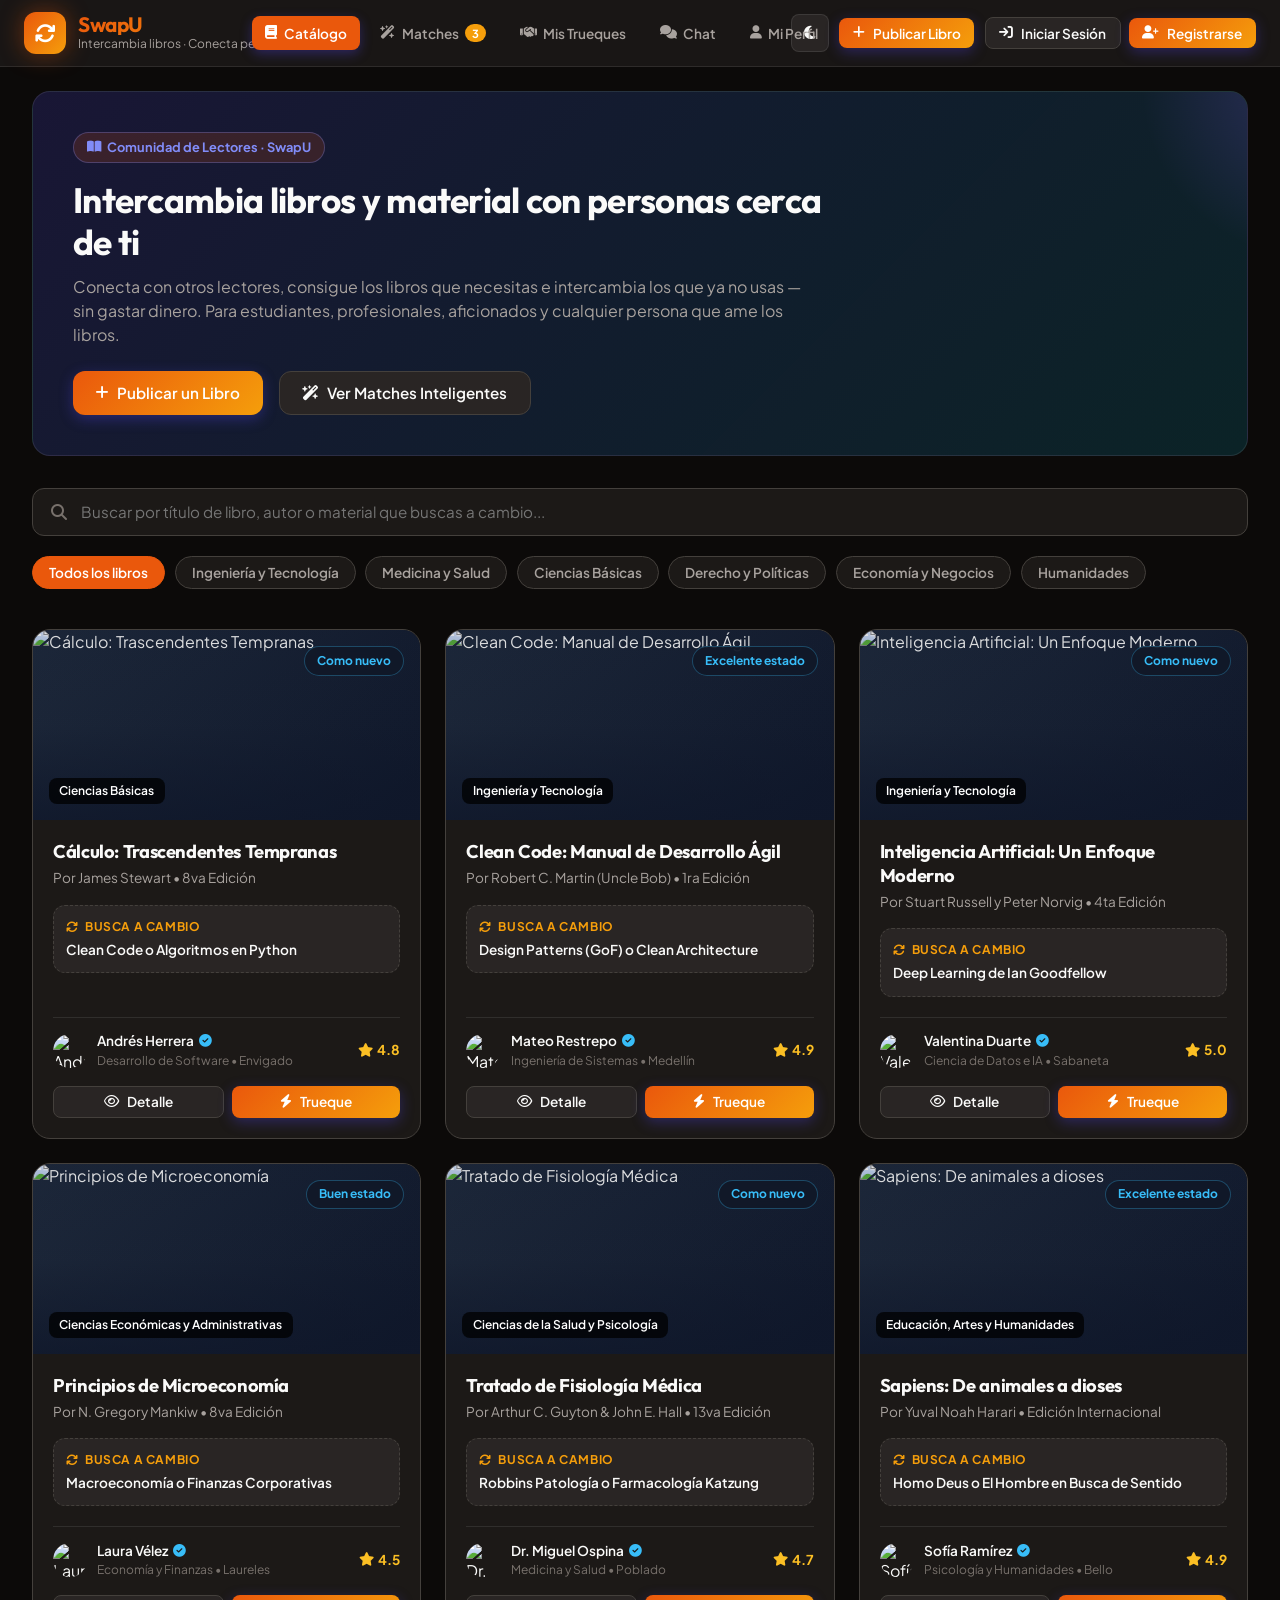
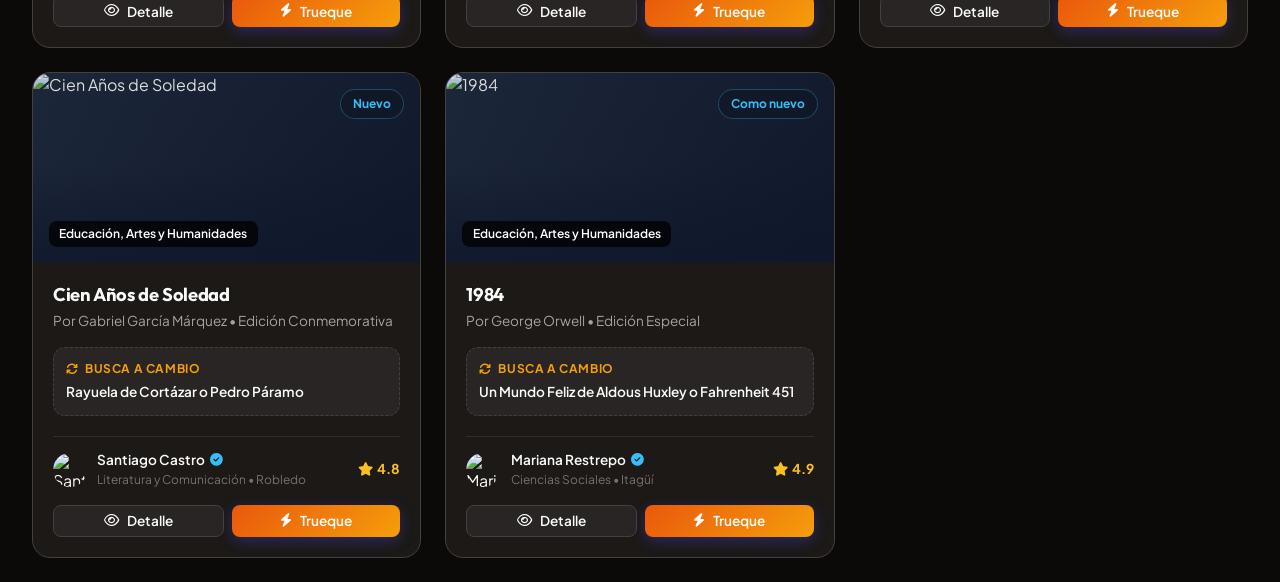
==== frontend/index.html @ 6564c10e "Se agrego el frontend con la interfaz de la aplicacion para los estudiantes" ====
<!DOCTYPE html>
<html lang="es" data-theme="dark">
<head>
    <meta charset="UTF-8">
    <meta name="viewport" content="width=device-width, initial-scale=1.0">
    <title>SwapU • Intercambio de Libros y Material</title>
    <meta name="description" content="SwapU: plataforma de intercambio solidario de libros y material entre personas de toda Colombia. Matching inteligente, sin dinero, comunidad colaborativa.">

    <!-- Google Fonts -->
    <link rel="preconnect" href="https://fonts.googleapis.com">
    <link rel="preconnect" href="https://fonts.gstatic.com" crossorigin>
    <link href="https://fonts.googleapis.com/css2?family=Outfit:wght@400;500;600;700;800&family=Plus+Jakarta+Sans:wght@400;500;600;700&display=swap" rel="stylesheet">

    <!-- Font Awesome Icons -->
    <link rel="stylesheet" href="https://cdnjs.cloudflare.com/ajax/libs/font-awesome/6.5.1/css/all.min.css">

    <!-- Main Stylesheet -->
    <link rel="stylesheet" href="css/style.css?v=2.3">
</head>
<body>

    <!-- ======================================================================
         Header & Navigation (Desktop & Tablet)
         ====================================================================== -->
    <header class="app-header">
        <div class="header-container">
            <!-- Brand Logo -->
            <div class="brand-wrapper" onclick="app.navigateTo('catalog')">
                <div class="brand-icon">
                    <i class="fa-solid fa-arrows-rotate"></i>
                </div>
                <div class="brand-info">
                    <h1>SwapU</h1>
                    <span>Intercambia libros · Conecta personas</span>
                </div>
            </div>

            <!-- Desktop Nav Links -->
            <nav class="nav-links">
                <button class="nav-item active" data-nav="catalog" id="nav-btn-catalog">
                    <i class="fa-solid fa-book"></i> Catálogo
                </button>
                <button class="nav-item" data-nav="matches" id="nav-btn-matches">
                    <i class="fa-solid fa-wand-magic-sparkles"></i> Matches
                    <span class="nav-badge" id="matches-badge">3</span>
                </button>
                <button class="nav-item" data-nav="trades" id="nav-btn-trades">
                    <i class="fa-solid fa-handshake"></i> Mis Trueques
                </button>
                <button class="nav-item" data-nav="chat" id="nav-btn-chat">
                    <i class="fa-solid fa-comments"></i> Chat
                    <span class="nav-badge" id="chat-badge" style="display: none;">0</span>
                </button>
                <button class="nav-item" data-nav="profile" id="nav-btn-profile">
                    <i class="fa-solid fa-user"></i> Mi Perfil
                </button>
                <button class="nav-item" data-nav="admin" id="nav-admin-btn" style="display: none; color: #f87171;">
                    <i class="fa-solid fa-shield-halved"></i> Panel Admin
                </button>
            </nav>

            <!-- Header Actions -->
            <div class="header-actions">
                <!-- Theme Toggle -->
                <button class="btn-icon" id="theme-toggle-btn" title="Cambiar tema">
                    <i class="fa-solid fa-moon" id="theme-toggle-icon"></i>
                </button>

                <!-- Post Book Button -->
                <button class="btn btn-primary btn-sm" onclick="app.openPublishBookModal()" id="btn-header-publish">
                    <i class="fa-solid fa-plus"></i> Publicar Libro
                </button>

                <!-- Guest Actions (Cuando no hay sesión iniciada) -->
                <div id="header-guest-box" style="display: flex; gap: 0.5rem; align-items: center;">
                    <button class="btn btn-secondary btn-sm" onclick="app.openLoginModal()" id="btn-guest-login">
                        <i class="fa-solid fa-arrow-right-to-bracket"></i> Iniciar Sesión
                    </button>
                    <button class="btn btn-primary btn-sm" onclick="app.openRegisterModal()" id="btn-guest-register">
                        <i class="fa-solid fa-user-plus"></i> Registrarse
                    </button>
                </div>

                <!-- User Profile Pill (Cuando la sesión está activa) -->
                <div id="header-user-box" style="display: none; align-items: center; gap: 0.6rem;">
                    <div class="user-profile-btn" onclick="app.navigateTo('profile')" id="btn-header-user">
                        <img src="" class="user-avatar-mini" id="header-user-avatar" alt="Avatar">
                        <span class="user-name-mini" id="header-user-name">Usuario</span>
                        <span class="status-badge confirmado" style="padding: 0.1rem 0.4rem; font-size: 0.68rem;" id="header-user-role">MIEMBRO</span>
                    </div>
                    <button class="btn-icon" onclick="app.logout()" title="Cerrar Sesión" style="width: 36px; height: 36px; color: var(--danger);">
                        <i class="fa-solid fa-arrow-right-from-bracket"></i>
                    </button>
                </div>
            </div>
        </div>
    </header>

    <!-- ======================================================================
         Main Views Container
         ====================================================================== -->
    <main class="main-content">

        <!-- ------------------------------------------------------------------
             VISTA 1: Catálogo de Libros y Material Académico
             ------------------------------------------------------------------ -->
        <section id="view-catalog" class="view-section active">
            <!-- Hero Banner -->
            <div class="hero-banner">
                <div class="hero-content">
                    <div class="hero-badge">
                        <i class="fa-solid fa-book-open"></i> Comunidad de Lectores · SwapU
                    </div>
                    <h2 class="hero-title">Intercambia libros y material con personas cerca de ti</h2>
                    <p class="hero-subtitle">Conecta con otros lectores, consigue los libros que necesitas e intercambia los que ya no usas — sin gastar dinero. Para estudiantes, profesionales, aficionados y cualquier persona que ame los libros.</p>
                    <div class="hero-actions">
                        <button class="btn btn-primary" onclick="app.openModal('publish-book-modal')">
                            <i class="fa-solid fa-plus"></i> Publicar un Libro
                        </button>
                        <button class="btn btn-secondary" onclick="app.navigateTo('matches')">
                            <i class="fa-solid fa-wand-magic-sparkles"></i> Ver Matches Inteligentes
                        </button>
                    </div>
                </div>
            </div>


            <!-- Toolbar con Búsqueda y Píldoras de Categorías -->
            <div class="catalog-toolbar">
                <div class="search-box">
                    <i class="fa-solid fa-magnifying-glass"></i>
                    <input type="text" id="book-search-input" class="search-input" placeholder="Buscar por título de libro, autor o material que buscas a cambio...">
                </div>

                <div class="category-pills">
                    <button class="category-pill active" data-category="all">Todos los libros</button>
                    <button class="category-pill" data-category="1">Ingeniería y Tecnología</button>
                    <button class="category-pill" data-category="2">Medicina y Salud</button>
                    <button class="category-pill" data-category="3">Ciencias Básicas</button>
                    <button class="category-pill" data-category="4">Derecho y Políticas</button>
                    <button class="category-pill" data-category="5">Economía y Negocios</button>
                    <button class="category-pill" data-category="6">Humanidades</button>
                </div>
            </div>

            <!-- Grid de Libros -->
            <div class="books-grid" id="books-grid">
                <!-- Renderizado dinámico desde app.js -->
            </div>
        </section>

        <!-- ------------------------------------------------------------------
             VISTA 2: Matches Inteligentes y Porcentajes
             ------------------------------------------------------------------ -->
        <section id="view-matches" class="view-section">
            <div style="margin-bottom: 2rem;">
                <h2>Coincidencias y Matches Inteligentes</h2>
                <p style="color: var(--text-secondary); margin-top: 0.35rem;">
                    Nuestro algoritmo correlaciona automáticamente los libros que tienes disponibles con los materiales que otras personas están buscando en tu zona.
                </p>
            </div>

            <div class="matches-container" id="matches-list">
                <!-- Renderizado dinámico con medidor de porcentaje circular -->
            </div>
        </section>

        <!-- ------------------------------------------------------------------
             VISTA 3: Propuestas y Seguimiento de Trueques
             ------------------------------------------------------------------ -->
        <section id="view-trades" class="view-section">
            <div style="display: flex; justify-content: space-between; align-items: center; margin-bottom: 1.5rem; flex-wrap: wrap; gap: 1rem;">
                <div>
                    <h2>Gestor de Intercambios</h2>
                    <p style="color: var(--text-secondary);">Supervisa el estado de tus propuestas, coordina entregas y califica a las personas con quienes intercambiaste.</p>
                </div>
                <button class="btn btn-primary btn-sm" onclick="app.navigateTo('catalog')">
                    <i class="fa-solid fa-magnifying-glass"></i> Explorar más libros
                </button>
            </div>

            <!-- Filtros de Estado -->
            <div class="trade-tabs">
                <button class="trade-tab active" data-trade-status="todos">Todos</button>
                <button class="trade-tab" data-trade-status="propuesto">Propuestos 🟡</button>
                <button class="trade-tab" data-trade-status="confirmado">Confirmados 🔵</button>
                <button class="trade-tab" data-trade-status="completado">Completados 🟢</button>
                <button class="trade-tab" data-trade-status="rechazado">Rechazados 🔴</button>
            </div>

            <!-- Listado de Trueques -->
            <div id="trades-list">
                <!-- Renderizado dinámico -->
            </div>
        </section>

        <!-- ------------------------------------------------------------------
             VISTA 4: Chat Asociado al Intercambio
             ------------------------------------------------------------------ -->
        <section id="view-chat" class="view-section">
            <div style="margin-bottom: 1.5rem;">
                <h2>Chat de Intercambio</h2>
                <p style="color: var(--text-secondary);">Comunícate en tiempo real con la persona con quien realizas el trueque para acordar lugar y hora de entrega.</p>
            </div>

            <div class="chat-container">
                <!-- Barra lateral de intercambios -->
                <div class="chat-sidebar" id="chat-sidebar">
                    <div class="chat-sidebar-header" style="display: flex; justify-content: space-between; align-items: center;">
                        <h4 style="font-size: 0.95rem;">Tus Trueques Activos</h4>
                        <button class="btn-icon chat-mobile-toggle" onclick="app.toggleChatSidebar()" style="display: none; width: 32px; height: 32px;" title="Cerrar lista">
                            <i class="fa-solid fa-xmark"></i>
                        </button>
                    </div>
                    <div class="chat-list" id="chat-conversation-list">
                        <!-- Renderizado dinámico -->
                    </div>
                </div>

                <!-- Ventana principal de chat -->
                <div class="chat-main">
                    <div class="chat-main-header">
                        <div style="display: flex; align-items: center; gap: 0.75rem; min-width: 0;">
                            <button class="btn-icon chat-mobile-toggle" onclick="app.toggleChatSidebar()" title="Ver conversaciones" style="display: none; width: 34px; height: 34px; flex-shrink: 0;">
                                <i class="fa-solid fa-bars"></i>
                            </button>
                            <div style="min-width: 0;">
                                <div style="display: flex; align-items: center; gap: 0.5rem;">
                                    <h3 id="chat-partner-name" style="font-size: 1.05rem; line-height: 1.2; white-space: nowrap; overflow: hidden; text-overflow: ellipsis; margin: 0;">Compañero</h3>
                                    <span id="chat-partner-presence" class="chat-presence offline">
                                        <span class="presence-dot"></span>
                                        <span class="presence-text">Desconectado</span>
                                    </span>
                                </div>
                                <span id="chat-trade-details" style="font-size: 0.76rem; color: var(--text-secondary); white-space: nowrap; overflow: hidden; text-overflow: ellipsis; display: block; margin-top: 2px;">Cargando trueque...</span>
                            </div>
                        </div>
                        <div style="display: flex; align-items: center; gap: 0.5rem; flex-shrink: 0;">
                            <button class="btn btn-secondary btn-sm" onclick="app.navigateTo('trades')">
                                <i class="fa-solid fa-clipboard-check"></i> <span class="hide-mobile">Ver Estado</span>
                            </button>
                        </div>
                    </div>

                    <!-- Aviso de Chat Bloqueado hasta que el trueque esté en curso -->
                    <div id="chat-lock-banner" class="chat-locked-notice" style="display: none;">
                        <div class="chat-locked-icon">
                            <i class="fa-solid fa-lock"></i>
                        </div>
                        <div>
                            <strong style="color: var(--primary); display: block; font-size: 0.95rem;">Chat No Disponible Todavía</strong>
                            <span style="font-size: 0.85rem; color: var(--text-secondary);">
                                Este canal de comunicación se activará automáticamente cuando la otra persona <strong>confirme y acepte</strong> la propuesta y el trueque pase a estado <strong>"EN CURSO"</strong>.
                            </span>
                        </div>
                    </div>

                    <!-- Mensajes -->
                    <div class="chat-messages" id="chat-messages-body">
                        <!-- Mensajes cargados por app.js -->
                    </div>

                    <!-- Indicador de escritura en tiempo real P2P -->
                    <div id="chat-typing-indicator" class="chat-typing-wrapper" style="display: none;">
                        <div class="chat-typing-bubble">
                            <span class="typing-dot"></span>
                            <span class="typing-dot"></span>
                            <span class="typing-dot"></span>
                        </div>
                        <span id="chat-typing-text" class="chat-typing-text">Compañero está escribiendo...</span>
                    </div>

                    <!-- Sugerencias de respuestas rápidas de campus -->
                    <div class="chat-quick-replies" id="chat-quick-replies-area">
                        <button class="quick-reply-chip">¿Nos vemos en la Biblioteca San Benito?</button>
                        <button class="quick-reply-chip">¿A qué hora te queda bien hoy en el campus?</button>
                        <button class="quick-reply-chip">Ya estoy en la plazoleta central.</button>
                        <button class="quick-reply-chip">El libro está en excelente estado.</button>
                    </div>

                    <!-- Caja de Envío -->
                    <div class="chat-input-area" id="chat-input-container">
                        <input type="text" id="chat-input" class="chat-input" placeholder="Escribe un mensaje para coordinar la entrega...">
                        <button class="btn btn-primary" id="chat-send-btn" style="border-radius: var(--radius-full); width: 44px; height: 44px; padding: 0;">
                            <i class="fa-solid fa-paper-plane"></i>
                        </button>
                    </div>
                </div>
            </div>

        </section>

        <!-- ------------------------------------------------------------------
             VISTA 5: Perfil con Verificación y Reputación
             ------------------------------------------------------------------ -->
        <section id="view-profile" class="view-section">
            <div class="profile-card">
                <div class="profile-cover"></div>
                <div class="profile-header-content">
                    <img src="" id="prof-avatar-img" class="profile-avatar-large" alt="Avatar">
                    <div class="profile-main-meta">
                        <h2 class="profile-name">
                            <span id="prof-name">Cargando...</span>
                            <i class="fa-solid fa-circle-check verified-badge" title="Estudiante Verificado ✓"></i>
                        </h2>
                        <p style="color: var(--text-secondary); margin-top: 0.2rem;">
                            <i class="fa-solid fa-briefcase" style="color: var(--primary); margin-right: 0.3rem;"></i>
                            <span id="prof-carrera">Profesión / Carrera</span> • <span id="prof-univ">Organización</span>
                        </p>
                        <p style="color: var(--text-muted); font-size: 0.85rem; margin-top: 0.2rem;">
                            <i class="fa-regular fa-envelope" style="margin-right: 0.3rem;"></i> <span id="prof-email">email@universidad.edu</span>
                            <span style="margin: 0 0.5rem;">•</span>
                            <i class="fa-brands fa-whatsapp" style="color: #25d366; margin-right: 0.3rem;"></i> <span id="prof-tel">+57 ...</span>
                        </p>
                    </div>
                    <div>
                        <button class="btn btn-secondary btn-sm" onclick="app.openEditProfile()">
                            <i class="fa-solid fa-pen"></i> Editar Perfil
                        </button>
                    </div>
                </div>

                <div class="profile-stats-grid">
                    <div class="profile-stat-box">
                        <div class="stat-value" id="prof-stat-trades">14</div>
                        <div class="stat-label">Trueques Completados</div>
                    </div>
                    <div class="profile-stat-box">
                        <div class="stat-value" id="prof-stat-rating" style="color: #fbbf24;">4.9 ★</div>
                        <div class="stat-label">Reputación Académica</div>
                    </div>
                    <div class="profile-stat-box">
                        <div class="stat-value" style="color: var(--success);">100%</div>
                        <div class="stat-label">Tasa de Confiabilidad</div>
                    </div>
                    <div class="profile-stat-box">
                        <div class="stat-value" style="color: var(--secondary);">Verificado</div>
                        <div class="stat-label">Estado de Comunidad</div>
                    </div>
                </div>
            </div>

            <!-- Resumen de Reputación y Reseñas Recibidas -->
            <div style="display: grid; grid-template-columns: repeat(auto-fit, minmax(320px, 1fr)); gap: 1.5rem; margin-bottom: 2rem;">
                <div>
                    <h3 style="margin-bottom: 1rem;">Mis Publicaciones Activas</h3>
                    <div id="prof-my-books">
                        <!-- Publicaciones propias -->
                    </div>
                </div>

                <div>
                    <h3 style="margin-bottom: 1rem;">Reseñas de Compañeros</h3>
                    <div class="reviews-list" id="prof-reviews-list">
                        <!-- Reseñas -->
                    </div>
                </div>
            </div>
        </section>

        <!-- ------------------------------------------------------------------
             VISTA 6: Panel de Administración (Acceso Restringido)
             ------------------------------------------------------------------ -->
        <section id="view-admin" class="view-section">
            <!-- Pantalla de Acceso Denegado (si no es admin) -->
            <div id="admin-restricted-view" class="admin-restricted-notice" style="display: none;">
                <i class="fa-solid fa-lock" style="font-size: 3rem; color: var(--danger); margin-bottom: 1rem;"></i>
                <h3>Acceso Restringido al Panel de Administración</h3>
                <p style="color: var(--text-secondary); margin: 0.75rem 0 1.5rem 0;">
                    Solo los usuarios con rol de <strong>Administrador</strong> tienen permisos para gestionar usuarios, roles y monitorizar la infraestructura.
                </p>
                <button class="btn btn-primary" onclick="app.loginAsAdmin()">
                    <i class="fa-solid fa-key"></i> Iniciar sesión como Administrador (Demo)
                </button>
            </div>

            <!-- Contenido del Panel Admin (Visible solo para rol admin) -->
            <div id="admin-content-view">
                <div class="admin-header">
                    <div>
                        <h2>Administración y moderación</h2>
                        <p style="color: var(--text-secondary);">Supervisión de usuarios universitarios, auditoría y salud del backend FastAPI.</p>
                    </div>
                    <div id="admin-backend-status">
                        <!-- Health badge -->
                    </div>
                </div>

                <div id="admin-management-content">
                <!-- KPIs -->
                <div class="admin-kpi-grid">
                    <div class="kpi-card">
                        <div class="kpi-icon" style="background: var(--primary-light); color: var(--primary);">
                            <i class="fa-solid fa-users"></i>
                        </div>
                        <div>
                            <div style="font-size: 1.6rem; font-weight: 800;">148</div>
                            <div style="font-size: 0.8rem; color: var(--text-secondary);">Estudiantes Registrados</div>
                        </div>
                    </div>
                    <div class="kpi-card">
                        <div class="kpi-icon" style="background: var(--warning-light); color: var(--warning);">
                            <i class="fa-solid fa-book-bookmark"></i>
                        </div>
                        <div>
                            <div style="font-size: 1.6rem; font-weight: 800;">86</div>
                            <div style="font-size: 0.8rem; color: var(--text-secondary);">Libros en Oferta</div>
                        </div>
                    </div>
                    <div class="kpi-card">
                        <div class="kpi-icon" style="background: var(--success-light); color: var(--success);">
                            <i class="fa-solid fa-handshake"></i>
                        </div>
                        <div>
                            <div style="font-size: 1.6rem; font-weight: 800;">64</div>
                            <div style="font-size: 0.8rem; color: var(--text-secondary);">Trueques Exitosos</div>
                        </div>
                    </div>
                    <div class="kpi-card">
                        <div class="kpi-icon" style="background: rgba(139, 92, 246, 0.12); color: var(--accent);">
                            <i class="fa-solid fa-star"></i>
                        </div>
                        <div>
                            <div style="font-size: 1.6rem; font-weight: 800;">4.92 ★</div>
                            <div style="font-size: 0.8rem; color: var(--text-secondary);">Reputación Global</div>
                        </div>
                    </div>
                </div>

                <!-- Tabla de Gestión de Usuarios -->
                <h3 style="margin-bottom: 1rem;">Directorio de Estudiantes y Roles</h3>
                <div class="table-responsive">
                    <table class="admin-table">
                        <thead>
                            <tr>
                                <th>ID</th>
                                <th>Estudiante / Correo</th>
                                <th>Carrera</th>
                                <th>Rol Asignado</th>
                                <th>Estado</th>
                                <th>Acción Administrativa</th>
                            </tr>
                        </thead>
                        <tbody id="admin-users-table-body">
                            <!-- Filas dinámicas -->
                        </tbody>
                    </table>
                </div>
                </div>

                <h3 style="margin: 2rem 0 1rem;">Verificación de libros pendientes</h3>
                <div id="admin-book-verification-queue" style="display:grid; gap:1rem;">
                    <p style="color:var(--text-muted);">Cargando evidencias...</p>
                </div>
            </div>
        </section>

    </main>

    <!-- ======================================================================
         Mobile Bottom Navigation Bar
         ====================================================================== -->
    <div class="mobile-bottom-bar">
        <div class="mobile-nav-items">
            <button class="mobile-nav-item active" data-nav="catalog">
                <i class="fa-solid fa-book"></i>
                <span>Libros</span>
            </button>
            <button class="mobile-nav-item" data-nav="matches">
                <i class="fa-solid fa-wand-magic-sparkles"></i>
                <span>Matches</span>
            </button>
            <button class="mobile-nav-item" data-nav="trades">
                <i class="fa-solid fa-handshake"></i>
                <span>Trueques</span>
            </button>
            <button class="mobile-nav-item" data-nav="chat">
                <i class="fa-solid fa-comments"></i>
                <span>Chat</span>
            </button>
            <button class="mobile-nav-item" data-nav="profile">
                <i class="fa-solid fa-user"></i>
                <span>Perfil</span>
            </button>
        </div>
    </div>

    <!-- ======================================================================
         MODALES
         ====================================================================== -->

    <!-- Modal 1: Iniciar Sesión -->
    <div class="modal-backdrop" id="login-modal">
        <div class="modal-box">
            <div class="modal-header">
                <div style="display: flex; align-items: center; gap: 0.6rem;">
                    <i class="fa-solid fa-arrow-right-to-bracket" style="color: var(--primary); font-size: 1.25rem;"></i>
                    <h3 style="margin: 0; font-size: 1.2rem; font-weight: 700;">Iniciar Sesión</h3>
                </div>
                <button class="btn-icon" onclick="app.closeModal('login-modal')"><i class="fa-solid fa-xmark"></i></button>
            </div>

            <div class="modal-body">
                <!-- Social Login Buttons -->
                <div style="text-align: center; margin-bottom: 0.75rem;">
                    <span style="font-size: 0.85rem; color: var(--text-secondary); font-weight: 600;">Ingreso rápido con redes sociales:</span>
                </div>
                <div class="social-buttons-grid">
                    <button class="social-btn google" onclick="app.socialLogin('google')" id="btn-login-google">
                        <i class="fa-brands fa-google"></i> Google / Gmail
                    </button>
                    <button class="social-btn facebook" onclick="app.socialLogin('facebook')" id="btn-login-fb">
                        <i class="fa-brands fa-facebook-f"></i> Facebook
                    </button>
                </div>

                <div style="display: flex; align-items: center; gap: 1rem; margin-bottom: 1.25rem;">
                    <hr style="flex: 1; border: none; border-top: 1px solid var(--border-light);">
                    <span style="font-size: 0.8rem; color: var(--text-muted);">o con correo electrónico</span>
                    <hr style="flex: 1; border: none; border-top: 1px solid var(--border-light);">
                </div>

                <!-- Formulario de Login -->
                <form id="auth-form-login" onsubmit="event.preventDefault(); app.submitLogin();">
                    <div class="form-group">
                        <label class="form-label">Correo electrónico:</label>
                        <input type="email" id="login-email" class="form-control" placeholder="tu.correo@ejemplo.com" required autocomplete="email">
                    </div>
                    <div class="form-group">
                        <label class="form-label">Contraseña:</label>
                        <input type="password" id="login-password" class="form-control" placeholder="••••••••" required autocomplete="current-password">
                    </div>
                    <button type="submit" class="btn btn-primary" style="width: 100%;">
                        <i class="fa-solid fa-arrow-right-to-bracket"></i> Iniciar Sesión
                    </button>
                </form>

                <div style="text-align: center; margin-top: 1.25rem; font-size: 0.875rem; color: var(--text-secondary);">
                    ¿No tienes una cuenta aún? 
                    <a href="javascript:void(0)" onclick="app.switchToRegister()" style="color: var(--primary); font-weight: 600; text-decoration: underline;">Regístrate aquí</a>
                </div>
            </div>
        </div>
    </div>

    <!-- Modal 1B: Registrarse -->
    <div class="modal-backdrop" id="register-modal">
        <div class="modal-box">
            <div class="modal-header">
                <div style="display: flex; align-items: center; gap: 0.6rem;">
                    <i class="fa-solid fa-user-plus" style="color: var(--primary); font-size: 1.25rem;"></i>
                    <h3 style="margin: 0; font-size: 1.2rem; font-weight: 700;">Crear Cuenta en SwapU</h3>
                </div>
                <button class="btn-icon" onclick="app.closeModal('register-modal')"><i class="fa-solid fa-xmark"></i></button>
            </div>

            <div class="modal-body">
                <!-- Social Login Buttons -->
                <div style="text-align: center; margin-bottom: 0.75rem;">
                    <span style="font-size: 0.85rem; color: var(--text-secondary); font-weight: 600;">Registro rápido con redes sociales:</span>
                </div>
                <div class="social-buttons-grid">
                    <button class="social-btn google" onclick="app.socialLogin('google')" id="btn-reg-google">
                        <i class="fa-brands fa-google"></i> Google / Gmail
                    </button>
                    <button class="social-btn facebook" onclick="app.socialLogin('facebook')" id="btn-reg-fb">
                        <i class="fa-brands fa-facebook-f"></i> Facebook
                    </button>
                </div>

                <div style="display: flex; align-items: center; gap: 1rem; margin-bottom: 1.25rem;">
                    <hr style="flex: 1; border: none; border-top: 1px solid var(--border-light);">
                    <span style="font-size: 0.8rem; color: var(--text-muted);">o completa tus datos</span>
                    <hr style="flex: 1; border: none; border-top: 1px solid var(--border-light);">
                </div>

                <!-- Formulario de Registro -->
                <form id="auth-form-register" onsubmit="event.preventDefault(); app.submitRegister();">
                    <div class="form-group">
                        <label class="form-label">Nombre completo:</label>
                        <input type="text" id="reg-name" class="form-control" placeholder="Ej. Juan Pérez" required autocomplete="name">
                    </div>
                    <div class="form-group">
                        <label class="form-label">Correo electrónico:</label>
                        <input type="email" id="reg-email" class="form-control" placeholder="juan.perez@ejemplo.com" required autocomplete="email">
                    </div>
                    <div class="form-group">
                        <label class="form-label">Contraseña:</label>
                        <input type="password" id="reg-password" class="form-control" placeholder="Mínimo 6 caracteres" required autocomplete="new-password">
                    </div>
                    <div class="form-group">
                        <label class="form-label">Teléfono o WhatsApp de contacto (opcional):</label>
                        <input type="text" id="reg-tel" class="form-control" placeholder="+57 300 123 4567" autocomplete="tel">
                    </div>
                    <button type="submit" class="btn btn-primary" style="width: 100%;">
                        <i class="fa-solid fa-user-plus"></i> Crear Cuenta
                    </button>
                </form>

                <div style="text-align: center; margin-top: 1.25rem; font-size: 0.875rem; color: var(--text-secondary);">
                    ¿Ya tienes una cuenta? 
                    <a href="javascript:void(0)" onclick="app.switchToLogin()" style="color: var(--primary); font-weight: 600; text-decoration: underline;">Inicia sesión aquí</a>
                </div>
            </div>
        </div>
    </div>

    <!-- Modal 2: Publicar Libro -->
    <div class="modal-backdrop" id="publish-book-modal">
        <div class="modal-box">
            <div class="modal-header">
                <h3>Publicar Libro para Intercambio</h3>
                <button class="btn-icon" onclick="app.closeModal('publish-book-modal')"><i class="fa-solid fa-xmark"></i></button>
            </div>
            <div class="modal-body">
                <form onsubmit="event.preventDefault(); app.submitNewBook();">
                    <div class="form-group">
                        <label class="form-label">Título del libro o material:</label>
                        <input type="text" id="new-book-titulo" class="form-control" placeholder="Ej. Física Universitaria Vol. 1" required>
                    </div>
                    <div class="form-group">
                        <label class="form-label">Autor(es):</label>
                        <input type="text" id="new-book-autor" class="form-control" placeholder="Ej. Sears & Zemansky">
                    </div>
                    <div style="display: grid; grid-template-columns: 1fr 1fr; gap: 1rem;">
                        <div class="form-group">
                            <label class="form-label">Categoría:</label>
                            <select id="new-book-categoria" class="form-control">
                                <option value="1">Ingeniería y Tecnología</option>
                                <option value="2">Medicina y Salud</option>
                                <option value="3" selected>Ciencias Básicas</option>
                                <option value="4">Derecho y Políticas</option>
                                <option value="5">Economía y Negocios</option>
                                <option value="6">Humanidades</option>
                            </select>
                        </div>
                        <div class="form-group">
                            <label class="form-label">Estado del ejemplar:</label>
                            <select id="new-book-estado" class="form-control">
                                <option value="Nuevo">Nuevo (sellado)</option>
                                <option value="Como nuevo" selected>Como nuevo</option>
                                <option value="Buen estado">Buen estado</option>
                                <option value="Aceptable">Aceptable</option>
                            </select>
                        </div>
                    </div>
                    <div style="display: grid; grid-template-columns: 1fr 1fr; gap: 1rem;">
                        <div class="form-group">
                            <label class="form-label">ISBN (Opcional):</label>
                            <input type="text" id="new-book-isbn" class="form-control" placeholder="978-...">
                        </div>
                        <div class="form-group">
                            <label class="form-label">Edición:</label>
                            <input type="text" id="new-book-edicion" class="form-control" placeholder="Ej. 13va Edición">
                        </div>
                    </div>
                    <div class="form-group">
                        <label class="form-label" style="color: var(--warning);">¿Qué libro o material buscas a cambio? (*):</label>
                        <input type="text" id="new-book-buscado" class="form-control" placeholder="Ej. Álgebra Lineal de Grossman o libro afín" required>
                    </div>
                    <div class="form-group">
                        <label class="form-label">Descripción adicional o notas:</label>
                        <textarea id="new-book-descripcion" class="form-control" rows="3" placeholder="Indica si tiene subrayados, forro o anotaciones útiles..."></textarea>
                    </div>
                    <button type="submit" class="btn btn-primary" style="width: 100%;">
                        <i class="fa-solid fa-cloud-arrow-up"></i> Publicar en el Catálogo
                    </button>
                </form>
            </div>
        </div>
    </div>

    <!-- Modal: Verificación fotográfica -->
    <!-- Modal: Verificación fotográfica con IA -->
    <div class="modal-backdrop" id="book-verification-modal">
        <div class="modal-box" style="max-width: 520px;">
            <div class="modal-header">
                <div style="display: flex; align-items: center; gap: 0.6rem;">
                    <i class="fa-solid fa-brain" style="color: var(--primary); font-size: 1.25rem;"></i>
                    <h3 style="margin: 0;">Verificación con Red Neuronal</h3>
                </div>
                <button class="btn-icon" onclick="app.closeModal('book-verification-modal')"><i class="fa-solid fa-xmark"></i></button>
            </div>
            <div class="modal-body">
                <!-- Fase 1: Formulario y Código -->
                <div id="book-verification-form-container">
                    <p id="book-verification-instructions" style="color: var(--text-secondary); font-size: 0.9rem; line-height: 1.5;"></p>
                    
                    <div style="margin: 1.2rem 0; padding: 1.2rem; text-align: center; background: linear-gradient(135deg, rgba(99, 102, 241, 0.1), rgba(168, 85, 247, 0.1)); border: 2px dashed var(--primary); border-radius: var(--radius-md);">
                        <span style="display:block; color:var(--text-muted); font-size:.82rem; margin-bottom: 0.35rem; font-weight: 500;">
                            <i class="fa-solid fa-pen"></i> Escribe este código en una hoja junto al libro:
                        </span>
                        <strong id="book-verification-code" style="font-size: 2.2rem; letter-spacing: .35rem; color: var(--primary); font-family: monospace;"></strong>
                        <span style="display:block; color: #a5b4fc; font-size: .75rem; margin-top: 0.35rem;">
                            La Red Neuronal y el OCR validarán el libro y este código
                        </span>
                    </div>

                    <form id="book-verification-form" onsubmit="event.preventDefault(); app.submitBookVerification();">
                        <input type="hidden" id="book-verification-publication-id">
                        <input type="hidden" id="book-verification-id">
                        <div class="form-group">
                            <label class="form-label" style="font-weight: 600;">
                                <i class="fa-solid fa-camera"></i> Foto de portada con el código escrito al lado:
                            </label>
                            <input type="file" id="book-verification-cover" class="form-control" accept="image/jpeg,image/png,image/webp" required>
                        </div>
                        <div class="form-group">
                            <label class="form-label" style="font-weight: 600;">
                                <i class="fa-solid fa-barcode"></i> Foto de página legal / ISBN con el código al lado:
                            </label>
                            <input type="file" id="book-verification-isbn" class="form-control" accept="image/jpeg,image/png,image/webp" required>
                        </div>
                        <button type="submit" id="book-verification-submit-btn" class="btn btn-primary" style="width: 100%; margin-top: 0.5rem; display: flex; align-items: center; justify-content: center; gap: 0.6rem;">
                            <i class="fa-solid fa-microchip"></i> Verificar con Red Neuronal
                        </button>
                    </form>
                    <p style="color:var(--text-muted); font-size:.78rem; margin-top:1rem; line-height: 1.4;">
                        <i class="fa-solid fa-shield-halved"></i> Fotos privadas protegidas. MobileNetV3 clasificará la imagen y EasyOCR autenticará el código sin intervención humana.
                    </p>
                </div>

                <!-- Fase 2: Progreso de Análisis con IA -->
                <div id="book-verification-ai-status" style="display: none; text-align: center; padding: 2rem 1rem;">
                    <div style="width: 60px; height: 60px; margin: 0 auto 1.5rem auto; border: 4px solid rgba(99,102,241,0.2); border-top-color: var(--primary); border-radius: 50%; animation: spin 1s linear infinite;"></div>
                    <h4 style="font-size: 1.15rem; margin-bottom: 0.5rem; color: var(--text-primary);">Ejecutando Red Neuronal...</h4>
                    <p style="color: var(--text-secondary); font-size: 0.88rem; max-width: 380px; margin: 0 auto;" id="ai-loading-step">
                        1. Clasificando estructura del libro con MobileNetV3...
                    </p>
                </div>

                <!-- Fase 3: Resultado de la Verificación con IA -->
                <div id="book-verification-ai-result" style="display: none; padding: 0.5rem 0;"></div>
            </div>
        </div>
    </div>

    <div class="modal-backdrop" id="review-book-photos-modal">
        <div class="modal-box" style="max-width:900px;">
            <div class="modal-header">
                <h3>Fotos privadas del libro</h3>
                <button class="btn-icon" onclick="app.closeVerificationPhotos()"><i class="fa-solid fa-xmark"></i></button>
            </div>
            <div class="modal-body" style="display:grid;grid-template-columns:repeat(auto-fit,minmax(240px,1fr));gap:1rem;">
                <figure><figcaption>Portada</figcaption><img id="review-book-cover-photo" alt="Portada del libro" style="width:100%;height:auto;"></figure>
                <figure><figcaption>Página legal / ISBN</figcaption><img id="review-book-isbn-photo" alt="Página legal con ISBN" style="width:100%;height:auto;"></figure>
            </div>
        </div>
    </div>

    <!-- Modal 3: Detalle de Libro -->
    <div class="modal-backdrop" id="book-detail-modal">
        <div class="modal-box">
            <div class="modal-header">
                <h3>Detalle de la Publicación</h3>
                <button class="btn-icon" onclick="app.closeModal('book-detail-modal')"><i class="fa-solid fa-xmark"></i></button>
            </div>
            <div class="modal-body" id="book-detail-content">
                <!-- Contenido dinámico -->
            </div>
        </div>
    </div>

    <!-- Modal 4: Proponer Trueque -->
    <div class="modal-backdrop" id="propose-trade-modal">
        <div class="modal-box">
            <div class="modal-header">
                <h3>Proponer Intercambio de Libros</h3>
                <button class="btn-icon" onclick="app.closeModal('propose-trade-modal')"><i class="fa-solid fa-xmark"></i></button>
            </div>
            <div class="modal-body">
                <form onsubmit="event.preventDefault(); app.submitTradeProposal();">
                    <input type="hidden" id="trade-prop-user-id">
                    <input type="hidden" id="trade-prop-publicacion-destino-id">
                    <div class="form-group">
                        <label class="form-label">Estudiante destinatario:</label>
                        <input type="text" id="trade-prop-user-recibe" class="form-control" readonly style="opacity: 0.8;">
                    </div>
                    <div class="form-group">
                        <label class="form-label">Libro que deseas recibir:</label>
                        <input type="text" id="trade-prop-book-recibe" class="form-control" readonly style="opacity: 0.8; font-weight: 700;">
                    </div>
                    <div class="form-group">
                        <label class="form-label" style="color: var(--primary);">Publicación tuya que ofreces a cambio (*):</label>
                        <select id="trade-prop-book-propone" class="form-control" required></select>
                    </div>
                    <p style="color: var(--text-secondary); margin-bottom: 1rem;">
                        Podrás coordinar el punto de encuentro con la otra persona desde la conversación.
                    </p>
                    <button type="submit" class="btn btn-primary" style="width: 100%;">
                        <i class="fa-solid fa-paper-plane"></i> Enviar Propuesta de Trueque
                    </button>
                </form>
            </div>
        </div>
    </div>

    <!-- Modal 5: Calificar Trueque -->
    <div class="modal-backdrop" id="rate-trade-modal">
        <div class="modal-box">
            <div class="modal-header">
                <h3>Calificar Intercambio Post-Trueque</h3>
                <button class="btn-icon" onclick="app.closeModal('rate-trade-modal')"><i class="fa-solid fa-xmark"></i></button>
            </div>
            <div class="modal-body">
                <p style="color: var(--text-secondary); margin-bottom: 1.5rem; text-align: center;">
                    Tu valoración fomenta la confianza y fortalece la reputación comunitaria entre estudiantes.
                </p>
                <div style="display: flex; justify-content: center; gap: 0.75rem; font-size: 2.2rem; margin-bottom: 1.5rem; cursor: pointer;">
                    <i class="fa-solid fa-star star-select-btn" data-star-val="1"></i>
                    <i class="fa-solid fa-star star-select-btn" data-star-val="2"></i>
                    <i class="fa-solid fa-star star-select-btn" data-star-val="3"></i>
                    <i class="fa-solid fa-star star-select-btn" data-star-val="4"></i>
                    <i class="fa-solid fa-star star-select-btn" data-star-val="5"></i>
                </div>
                <div class="form-group">
                    <label class="form-label">Reseña o comentario sobre el intercambio:</label>
                    <textarea id="rate-review-text" class="form-control" rows="3" placeholder="Ej. Muy puntual, el libro estaba tal como se describió en la publicación..."></textarea>
                </div>
                <button class="btn btn-primary" onclick="app.submitTradeRating()" style="width: 100%;">
                    <i class="fa-solid fa-check"></i> Registrar Calificación
                </button>
            </div>
        </div>
    </div>

    <!-- Modal 6: Editar Perfil -->
    <div class="modal-backdrop" id="edit-profile-modal">
        <div class="modal-box">
            <div class="modal-header">
                <h3>Editar Información del Perfil</h3>
                <button class="btn-icon" onclick="app.closeModal('edit-profile-modal')"><i class="fa-solid fa-xmark"></i></button>
            </div>
            <div class="modal-body">
                <form onsubmit="event.preventDefault(); app.submitEditProfile();">
                    <div class="form-group">
                        <label class="form-label">Nombre completo:</label>
                        <input type="text" id="edit-prof-name" class="form-control" required>
                    </div>
                    <div class="form-group">
                        <label class="form-label">Ocupación o Profesión (opcional):</label>
                        <input type="text" id="edit-prof-carrera" class="form-control" placeholder="Ej. Diseñador, Ingeniero, Estudiante...">
                    </div>
                    <div class="form-group">
                        <label class="form-label">Ciudad o Ubicación (opcional):</label>
                        <input type="text" id="edit-prof-univ" class="form-control" placeholder="Ej. Medellín, Envigado, Bello...">
                    </div>
                    <div class="form-group">
                        <label class="form-label">Teléfono / WhatsApp de contacto:</label>
                        <input type="text" id="edit-prof-tel" class="form-control">
                    </div>
                    <button type="submit" class="btn btn-primary" style="width: 100%;">
                        <i class="fa-solid fa-floppy-disk"></i> Guardar Cambios
                    </button>
                </form>
            </div>
        </div>
    </div>

    <!-- Toast Notifications Container -->
    <div class="toast-container" id="toast-container"></div>

    <!-- Scripts -->
    <script src="js/mockData.js?v=2.4"></script>
    <script src="js/api.js?v=2.4"></script>
    <script src="js/app.js?v=2.4"></script>
</body>
</html>
---- frontend/css/style.css ----
/* ==========================================================================
   Plataforma de Trueque Estudiantil - Universidad de San Buenaventura Medellín
   Identidad Visual Institucional Bonaventuriana (Naranja San Buenaventura & Carbón)
   ========================================================================== */

:root {
    /* Paleta Institucional Universidad de San Buenaventura Medellín */
    --primary: #ea580c;           /* Naranja Oficial San Buenaventura */
    --primary-hover: #c2410c;     /* Naranja Profundo Bonaventuriano */
    --primary-light: rgba(234, 88, 12, 0.16);
    --secondary: #292524;         /* Carbón Franciscano */
    --secondary-hover: #1c1917;
    --accent: #f59e0b;            /* Dorado / Ámbar Franciscano */
    --accent-light: rgba(245, 158, 11, 0.15);
    
    --success: #10b981;
    --success-light: rgba(16, 185, 129, 0.12);
    --warning: #f59e0b;
    --warning-light: rgba(245, 158, 11, 0.14);
    --danger: #ef4444;
    --danger-light: rgba(239, 68, 68, 0.12);
    --info: #0284c7;

    /* Theme Tokens - Dark Mode Bonaventuriano (Default) */
    --bg-main: #0c0a09;
    --bg-surface: #1c1917;
    --bg-surface-elevated: #292524;
    --bg-glass: rgba(28, 25, 23, 0.88);
    --border-color: #44403c;
    --border-light: rgba(255, 255, 255, 0.09);

    --text-primary: #fafaf9;
    --text-secondary: #a8a29e;
    --text-muted: #78716c;
    --text-inverse: #1c1917;

    /* Shadows */
    --shadow-sm: 0 1px 2px 0 rgba(0, 0, 0, 0.35);
    --shadow-md: 0 4px 6px -1px rgba(0, 0, 0, 0.4), 0 2px 4px -1px rgba(0, 0, 0, 0.3);
    --shadow-lg: 0 10px 15px -3px rgba(0, 0, 0, 0.5), 0 4px 6px -2px rgba(0, 0, 0, 0.35);
    --shadow-glow: 0 0 25px rgba(234, 88, 12, 0.4);

    /* Radii */
    --radius-sm: 8px;
    --radius-md: 12px;
    --radius-lg: 18px;
    --radius-full: 9999px;

    /* Transitions */
    --transition: all 0.25s cubic-bezier(0.4, 0, 0.2, 1);
}

[data-theme="light"] {
    --bg-main: #fafaf9;
    --bg-surface: #ffffff;
    --bg-surface-elevated: #f5f5f4;
    --bg-glass: rgba(255, 255, 255, 0.92);
    --border-color: #e7e5e4;
    --border-light: rgba(0, 0, 0, 0.08);

    --text-primary: #1c1917;
    --text-secondary: #57534e;
    --text-muted: #a8a29e;
    --text-inverse: #fafaf9;

    --shadow-sm: 0 1px 3px rgba(0, 0, 0, 0.08);
    --shadow-md: 0 4px 6px -1px rgba(0, 0, 0, 0.08);
    --shadow-lg: 0 10px 25px -5px rgba(0, 0, 0, 0.1);
    --shadow-glow: 0 0 20px rgba(234, 88, 12, 0.2);
}


/* ==========================================================================
   Reset & Base Typography
   ========================================================================== */

* {
    margin: 0;
    padding: 0;
    box-sizing: border-box;
    font-family: 'Plus Jakarta Sans', system-ui, -apple-system, sans-serif;
}

body {
    background-color: var(--bg-main);
    color: var(--text-primary);
    min-height: 100vh;
    display: flex;
    flex-direction: column;
    overflow-x: hidden;
    line-height: 1.5;
    -webkit-font-smoothing: antialiased;
}

h1, h2, h3, h4, h5, h6 {
    font-family: 'Outfit', sans-serif;
    font-weight: 700;
    letter-spacing: -0.02em;
    color: var(--text-primary);
}

a {
    color: inherit;
    text-decoration: none;
}

button, input, select, textarea {
    font-family: inherit;
    font-size: 0.95rem;
}

/* ==========================================================================
   Header & Navigation
   ========================================================================== */

.app-header {
    position: sticky;
    top: 0;
    z-index: 100;
    background: var(--bg-glass);
    backdrop-filter: blur(12px);
    -webkit-backdrop-filter: blur(12px);
    border-bottom: 1px solid var(--border-light);
    transition: var(--transition);
}

.header-container {
    max-width: 1400px;
    margin: 0 auto;
    padding: 0.75rem clamp(1rem, 2.5vw, 1.5rem);
    display: flex;
    align-items: center;
    justify-content: space-between;
    gap: 1rem;
    min-width: 0;
}

.brand-wrapper {
    display: flex;
    align-items: center;
    gap: 0.75rem;
    cursor: pointer;
}

.brand-icon {
    width: 42px;
    height: 42px;
    border-radius: var(--radius-md);
    background: linear-gradient(135deg, var(--primary), var(--accent));
    display: flex;
    align-items: center;
    justify-content: center;
    color: white;
    font-size: 1.3rem;
    box-shadow: var(--shadow-glow);
}

.brand-info h1 {
    font-size: 1.3rem;
    line-height: 1.1;
    background: linear-gradient(135deg, var(--primary), var(--accent));
    -webkit-background-clip: text;
    -webkit-text-fill-color: transparent;
    white-space: nowrap;
}

.brand-info span {
    font-size: 0.75rem;
    color: var(--text-secondary);
    display: block;
}

/* Navigation Links (Desktop) */
.nav-links {
    display: flex;
    align-items: center;
    gap: 0.4rem;
    flex: 1;
    justify-content: center;
    min-width: 0;
    flex-wrap: nowrap;
}

.nav-item {
    display: flex;
    align-items: center;
    gap: 0.4rem;
    padding: 0.55rem 0.85rem;
    border-radius: var(--radius-sm);
    color: var(--text-secondary);
    font-weight: 600;
    font-size: 0.85rem;
    background: transparent;
    border: none;
    cursor: pointer;
    transition: var(--transition);
    position: relative;
    white-space: nowrap;
}

.nav-item:hover {
    color: var(--text-primary);
    background: var(--bg-surface-elevated);
}

.nav-item.active {
    color: white;
    background: var(--primary);
    box-shadow: 0 4px 12px rgba(79, 70, 229, 0.35);
}

.nav-badge {
    background: var(--accent);
    color: white;
    font-size: 0.7rem;
    padding: 0.15rem 0.45rem;
    border-radius: var(--radius-full);
    font-weight: 700;
}

/* Header Actions */
.header-actions {
    display: flex;
    align-items: center;
    gap: 0.65rem;
    flex-shrink: 0;
}

.btn-icon {
    width: 38px;
    height: 38px;
    border-radius: var(--radius-sm);
    border: 1px solid var(--border-light);
    background: var(--bg-surface-elevated);
    color: var(--text-primary);
    display: flex;
    align-items: center;
    justify-content: center;
    cursor: pointer;
    transition: var(--transition);
}

.btn-icon:hover {
    border-color: var(--primary);
    color: var(--primary);
    transform: translateY(-2px);
}

.user-profile-btn {
    display: flex;
    align-items: center;
    gap: 0.65rem;
    padding: 0.4rem 0.75rem;
    background: var(--bg-surface-elevated);
    border: 1px solid var(--border-light);
    border-radius: var(--radius-full);
    cursor: pointer;
    transition: var(--transition);
}

.user-profile-btn:hover {
    border-color: var(--primary);
}

.user-avatar-mini {
    width: 32px;
    height: 32px;
    border-radius: var(--radius-full);
    object-fit: cover;
    border: 2px solid var(--primary);
}

.user-name-mini {
    font-size: 0.85rem;
    font-weight: 600;
    max-width: 100px;
    overflow: hidden;
    text-overflow: ellipsis;
    white-space: nowrap;
}

/* ==========================================================================
   Layout & Container
   ========================================================================== */

.main-content {
    flex: 1;
    width: 100%;
    max-width: 1400px;
    margin: 0 auto;
    padding: 1.5rem clamp(1rem, 3vw, 2rem);
    overflow-x: hidden;
}

.view-section {
    display: none;
    animation: fadeIn 0.3s ease-in-out;
}

.view-section.active {
    display: block;
}

/* El chat necesita flex para que el layout funcione correctamente */
#view-chat.active {
    display: flex;
    flex-direction: column;
    height: calc(100vh - 200px);
    min-height: 520px;
}

#view-chat .chat-container {
    flex: 1;
    min-height: 0;
    height: auto;
}

@keyframes fadeIn {
    from { opacity: 0; transform: translateY(6px); }
    to { opacity: 1; transform: translateY(0); }
}

/* ==========================================================================
   Hero Banner & Stats
   ========================================================================== */

.hero-banner {
    position: relative;
    background: linear-gradient(135deg, rgba(79, 70, 229, 0.2) 0%, rgba(6, 182, 212, 0.15) 100%);
    border: 1px solid var(--border-light);
    border-radius: var(--radius-lg);
    padding: 2.5rem;
    margin-bottom: 2rem;
    overflow: hidden;
}

.hero-banner::before {
    content: '';
    position: absolute;
    top: -50%;
    right: -20%;
    width: 350px;
    height: 350px;
    background: radial-gradient(circle, rgba(139, 92, 246, 0.25) 0%, transparent 70%);
    pointer-events: none;
}

.hero-content {
    max-width: 750px;
    position: relative;
    z-index: 2;
}

.hero-badge {
    display: inline-flex;
    align-items: center;
    gap: 0.4rem;
    padding: 0.3rem 0.8rem;
    border-radius: var(--radius-full);
    background: var(--primary-light);
    color: #818cf8;
    font-size: 0.8rem;
    font-weight: 700;
    margin-bottom: 1rem;
    border: 1px solid rgba(129, 140, 248, 0.3);
}

.hero-title {
    font-size: 2.2rem;
    line-height: 1.2;
    margin-bottom: 0.75rem;
}

.hero-subtitle {
    font-size: 1rem;
    color: var(--text-secondary);
    margin-bottom: 1.5rem;
}

.hero-actions {
    display: flex;
    flex-wrap: wrap;
    gap: 1rem;
}

/* ==========================================================================
   Buttons & Interactive Elements
   ========================================================================== */

.btn {
    display: inline-flex;
    align-items: center;
    justify-content: center;
    gap: 0.5rem;
    padding: 0.7rem 1.4rem;
    border-radius: var(--radius-md);
    font-weight: 600;
    cursor: pointer;
    transition: var(--transition);
    border: none;
    font-size: 0.95rem;
}

.btn-primary {
    background: linear-gradient(135deg, var(--primary), var(--accent));
    color: white;
    box-shadow: 0 4px 14px rgba(79, 70, 229, 0.35);
}

.btn-primary:hover {
    box-shadow: 0 6px 20px rgba(79, 70, 229, 0.5);
    transform: translateY(-2px);
}

.btn-secondary {
    background: var(--bg-surface-elevated);
    color: var(--text-primary);
    border: 1px solid var(--border-color);
}

.btn-secondary:hover {
    background: var(--border-color);
    transform: translateY(-2px);
}

.btn-success {
    background: var(--success);
    color: white;
}

.btn-danger {
    background: var(--danger);
    color: white;
}

.btn-sm {
    padding: 0.4rem 0.85rem;
    font-size: 0.85rem;
    border-radius: var(--radius-sm);
}

/* ==========================================================================
   Filters & Search Toolbar
   ========================================================================== */

.catalog-toolbar {
    display: flex;
    flex-direction: column;
    gap: 1.25rem;
    margin-bottom: 2rem;
}

.search-box {
    position: relative;
    width: 100%;
}

.search-box i {
    position: absolute;
    left: 1.2rem;
    top: 50%;
    transform: translateY(-50%);
    color: var(--text-muted);
}

.search-input {
    width: 100%;
    padding: 0.85rem 1rem 0.85rem 3rem;
    background: var(--bg-surface);
    border: 1px solid var(--border-color);
    border-radius: var(--radius-md);
    color: var(--text-primary);
    transition: var(--transition);
}

.search-input:focus {
    outline: none;
    border-color: var(--primary);
    box-shadow: 0 0 0 3px rgba(79, 70, 229, 0.2);
}

.category-pills {
    display: flex;
    align-items: center;
    gap: 0.6rem;
    overflow-x: auto;
    padding-bottom: 0.5rem;
    scrollbar-width: thin;
}

.category-pill {
    padding: 0.45rem 1rem;
    border-radius: var(--radius-full);
    background: var(--bg-surface);
    border: 1px solid var(--border-color);
    color: var(--text-secondary);
    font-size: 0.85rem;
    font-weight: 600;
    cursor: pointer;
    white-space: nowrap;
    transition: var(--transition);
}

.category-pill:hover {
    color: var(--text-primary);
    border-color: var(--primary);
}

.category-pill.active {
    background: var(--primary);
    color: white;
    border-color: var(--primary);
}

/* ==========================================================================
   Book Cards Grid
   ========================================================================== */

.books-grid {
    display: grid;
    grid-template-columns: repeat(auto-fill, minmax(min(100%, 300px), 1fr));
    gap: 1.5rem;
}

.book-card {
    background: var(--bg-surface);
    border: 1px solid var(--border-color);
    border-radius: var(--radius-lg);
    overflow: hidden;
    display: flex;
    flex-direction: column;
    transition: var(--transition);
    position: relative;
}

.book-card:hover {
    transform: translateY(-4px);
    border-color: rgba(79, 70, 229, 0.4);
    box-shadow: var(--shadow-lg);
}

.book-card-header {
    height: 190px;
    position: relative;
    overflow: hidden;
    background: linear-gradient(135deg, #1e293b 0%, #0f172a 100%);
}

.book-card-header::after {
    content: '';
    position: absolute;
    inset: 0;
    background: linear-gradient(180deg, rgba(15, 23, 42, 0.15) 0%, rgba(15, 23, 42, 0.05) 50%, rgba(15, 23, 42, 0.75) 100%);
    pointer-events: none;
    z-index: 1;
}

.book-cover-img {
    width: 100%;
    height: 100%;
    object-fit: cover;
    display: block;
    transition: transform 0.4s ease;
}

.book-card:hover .book-cover-img {
    transform: scale(1.05);
}

.book-condition-badge {
    position: absolute;
    top: 1rem;
    right: 1rem;
    padding: 0.3rem 0.75rem;
    border-radius: var(--radius-full);
    font-size: 0.75rem;
    font-weight: 700;
    background: rgba(17, 24, 39, 0.85);
    backdrop-filter: blur(8px);
    color: #38bdf8;
    border: 1px solid rgba(56, 189, 248, 0.3);
    z-index: 2;
}

.book-category-tag {
    position: absolute;
    bottom: 1rem;
    left: 1rem;
    padding: 0.25rem 0.65rem;
    border-radius: var(--radius-sm);
    background: rgba(0, 0, 0, 0.75);
    backdrop-filter: blur(6px);
    color: white;
    font-size: 0.75rem;
    font-weight: 600;
    z-index: 2;
}

.book-card-body {
    padding: 1.25rem;
    flex: 1;
    display: flex;
    flex-direction: column;
}

.book-title {
    font-size: 1.15rem;
    margin-bottom: 0.25rem;
    color: var(--text-primary);
    line-height: 1.3;
}

.book-author {
    font-size: 0.85rem;
    color: var(--text-secondary);
    margin-bottom: 1rem;
}

/* Looking For Box */
.looking-for-box {
    background: var(--bg-surface-elevated);
    border: 1px dashed var(--border-color);
    border-radius: var(--radius-md);
    padding: 0.75rem;
    margin-bottom: 1.25rem;
}

.looking-for-header {
    display: flex;
    align-items: center;
    gap: 0.4rem;
    font-size: 0.75rem;
    font-weight: 700;
    color: var(--warning);
    text-transform: uppercase;
    letter-spacing: 0.05em;
    margin-bottom: 0.25rem;
}

.looking-for-text {
    font-size: 0.85rem;
    color: var(--text-primary);
    font-weight: 600;
}

/* Student Owner Row */
.book-owner-row {
    display: flex;
    align-items: center;
    justify-content: space-between;
    padding-top: 0.85rem;
    border-top: 1px solid var(--border-light);
    margin-top: auto;
}

.owner-info {
    display: flex;
    align-items: center;
    gap: 0.65rem;
}

.owner-avatar {
    width: 34px;
    height: 34px;
    border-radius: var(--radius-full);
    object-fit: cover;
}

.owner-details {
    display: flex;
    flex-direction: column;
}

.owner-name {
    font-size: 0.85rem;
    font-weight: 600;
    display: flex;
    align-items: center;
    gap: 0.3rem;
}

.verified-badge {
    color: #38bdf8;
    font-size: 0.8rem;
}

.owner-univ {
    font-size: 0.75rem;
    color: var(--text-muted);
}

.owner-rating {
    display: flex;
    align-items: center;
    gap: 0.25rem;
    font-size: 0.85rem;
    font-weight: 700;
    color: #fbbf24;
}

.book-card-actions {
    display: flex;
    gap: 0.5rem;
    margin-top: 1rem;
}

.book-card-actions .btn {
    flex: 1;
}

/* ==========================================================================
   Matches Section with Circular Percentage Meter
   ========================================================================== */

.matches-container {
    display: flex;
    flex-direction: column;
    gap: 1.5rem;
}

.match-card {
    background: var(--bg-surface);
    border: 1px solid var(--border-color);
    border-radius: var(--radius-lg);
    padding: 1.5rem;
    display: flex;
    align-items: center;
    justify-content: space-between;
    gap: 1.5rem;
    transition: var(--transition);
}

.match-card:hover {
    border-color: var(--primary);
    box-shadow: var(--shadow-md);
}

.match-flow {
    display: flex;
    align-items: center;
    gap: 1.25rem;
    flex: 1;
}

.match-book-item {
    background: var(--bg-surface-elevated);
    border: 1px solid var(--border-light);
    border-radius: var(--radius-md);
    padding: 1rem;
    flex: 1;
}

.match-book-label {
    font-size: 0.75rem;
    font-weight: 700;
    text-transform: uppercase;
    color: var(--text-muted);
    margin-bottom: 0.25rem;
}

.match-book-title {
    font-weight: 700;
    font-size: 1rem;
    color: var(--text-primary);
    margin-bottom: 0.25rem;
}

.match-swap-icon {
    width: 44px;
    height: 44px;
    border-radius: var(--radius-full);
    background: var(--primary-light);
    color: var(--primary);
    display: flex;
    align-items: center;
    justify-content: center;
    font-size: 1.2rem;
    flex-shrink: 0;
}

/* Circular Percentage Meter */
.match-score-badge {
    display: flex;
    flex-direction: column;
    align-items: center;
    justify-content: center;
    width: 100px;
    flex-shrink: 0;
}

.circle-progress {
    position: relative;
    width: 72px;
    height: 72px;
}

.circle-progress svg {
    transform: rotate(-90deg);
}

.circle-bg {
    fill: none;
    stroke: var(--border-color);
    stroke-width: 6;
}

.circle-fill {
    fill: none;
    stroke: var(--success);
    stroke-width: 6;
    stroke-linecap: round;
    transition: stroke-dashoffset 0.8s ease;
}

.circle-text {
    position: absolute;
    top: 50%;
    left: 50%;
    transform: translate(-50%, -50%);
    font-weight: 800;
    font-size: 0.95rem;
    color: var(--text-primary);
}

.match-type-text {
    font-size: 0.75rem;
    color: var(--text-secondary);
    font-weight: 600;
    margin-top: 0.4rem;
    text-align: center;
}

/* ==========================================================================
   Trades Tracker (Propuestas y Seguimiento)
   ========================================================================== */

.trade-tabs {
    display: flex;
    gap: 0.5rem;
    margin-bottom: 1.5rem;
    border-bottom: 1px solid var(--border-color);
    padding-bottom: 0.75rem;
    overflow-x: auto;
}

.trade-tab {
    padding: 0.5rem 1rem;
    border-radius: var(--radius-sm);
    font-weight: 600;
    font-size: 0.9rem;
    background: transparent;
    border: none;
    color: var(--text-secondary);
    cursor: pointer;
    transition: var(--transition);
}

.trade-tab.active {
    color: white;
    background: var(--primary);
}

.trade-card {
    background: var(--bg-surface);
    border: 1px solid var(--border-color);
    border-radius: var(--radius-lg);
    padding: 1.5rem;
    margin-bottom: 1.25rem;
    transition: var(--transition);
}

.trade-card-header {
    display: flex;
    align-items: center;
    justify-content: space-between;
    margin-bottom: 1rem;
    padding-bottom: 0.75rem;
    border-bottom: 1px solid var(--border-light);
}

.trade-id {
    font-size: 0.85rem;
    color: var(--text-muted);
    font-family: monospace;
}

.status-badge {
    display: inline-flex;
    align-items: center;
    gap: 0.4rem;
    padding: 0.35rem 0.85rem;
    border-radius: var(--radius-full);
    font-size: 0.8rem;
    font-weight: 700;
    text-transform: capitalize;
}

.status-badge.propuesto {
    background: var(--warning-light);
    color: #fbbf24;
    border: 1px solid rgba(251, 191, 36, 0.3);
}

.status-badge.confirmado {
    background: rgba(59, 130, 246, 0.12);
    color: #60a5fa;
    border: 1px solid rgba(96, 165, 250, 0.3);
}

.status-badge.completado {
    background: var(--success-light);
    color: #34d399;
    border: 1px solid rgba(52, 211, 153, 0.3);
}

.status-badge.rechazado {
    background: var(--danger-light);
    color: #f87171;
    border: 1px solid rgba(248, 113, 113, 0.3);
}

.trade-body {
    display: flex;
    flex-wrap: wrap;
    align-items: center;
    justify-content: space-between;
    gap: 1rem;
    margin-bottom: 1.25rem;
}

.trade-party {
    flex: 1;
    min-width: 220px;
}

.trade-party-role {
    font-size: 0.75rem;
    color: var(--text-muted);
    font-weight: 700;
    text-transform: uppercase;
}

.trade-party-book {
    font-size: 1.05rem;
    font-weight: 700;
    color: var(--text-primary);
}

.trade-party-user {
    font-size: 0.85rem;
    color: var(--text-secondary);
}

.trade-actions {
    display: flex;
    flex-wrap: wrap;
    align-items: center;
    gap: 0.65rem;
    border-top: 1px solid var(--border-light);
    padding-top: 1rem;
}

/* ==========================================================================
   Chat Room (Intercambio Chat)
   ========================================================================== */

.chat-container {
    display: grid;
    grid-template-columns: 290px minmax(0, 1fr);
    background: var(--bg-surface);
    border: 1px solid var(--border-color);
    border-radius: var(--radius-lg);
    height: clamp(500px, calc(100vh - 230px), 760px);
    overflow: hidden;
    position: relative;
    box-shadow: var(--shadow-md);
}

.chat-sidebar {
    background: var(--bg-surface-elevated);
    border-right: 1px solid var(--border-color);
    display: flex;
    flex-direction: column;
    height: 100%;
    min-width: 0;
    min-height: 0;
    overflow: hidden;
    position: relative;
}

.chat-sidebar-header {
    padding: 0.9rem 1.25rem;
    border-bottom: 1px solid var(--border-light);
    flex-shrink: 0;
}

.chat-list {
    flex: 1 1 0%;
    min-height: 0;
    overflow-y: auto;
    overflow-x: hidden;
}

.chat-list-item {
    display: flex;
    align-items: center;
    gap: 0.85rem;
    padding: 0.9rem 1.15rem;
    border-bottom: 1px solid var(--border-light);
    cursor: pointer;
    transition: var(--transition);
}

.chat-list-item:hover, .chat-list-item.active {
    background: rgba(79, 70, 229, 0.1);
}

.chat-list-item.active {
    border-left: 3px solid var(--primary);
}

/* Estado bloqueado — trueque no confirmado aún */
.chat-list-item.chat-locked {
    cursor: not-allowed;
    opacity: 0.7;
}

.chat-list-item.chat-locked:hover {
    background: var(--warning-light);
}

/* Input deshabilitado */
.chat-input:disabled {
    opacity: 0.5;
    cursor: not-allowed;
    background: var(--bg-surface);
    border-style: dashed;
}

#chat-send-btn:disabled {
    opacity: 0.4;
    cursor: not-allowed;
}

.chat-main {
    display: flex;
    flex-direction: column;
    height: 100%;
    min-width: 0;
    min-height: 0;
    overflow: hidden;
    position: relative;
    background: var(--bg-surface);
}

.chat-main-header {
    padding: 0.85rem 1.25rem;
    border-bottom: 1px solid var(--border-light);
    display: flex;
    align-items: center;
    justify-content: space-between;
    background: var(--bg-surface);
    flex-shrink: 0;
    gap: 0.5rem;
    min-height: 60px;
}

.chat-messages {
    flex: 1 1 0%;
    min-height: 0;
    padding: 1.25rem;
    overflow-y: auto;
    overflow-x: hidden;
    display: flex;
    flex-direction: column;
    gap: 0.85rem;
    scroll-behavior: smooth;
}

.chat-bubble {
    max-width: min(80%, 540px);
    padding: 0.75rem 1.1rem;
    border-radius: var(--radius-md);
    font-size: 0.92rem;
    line-height: 1.4;
    position: relative;
    word-break: break-word;
    overflow-wrap: anywhere;
}

.chat-bubble.mine {
    align-self: flex-end;
    background: linear-gradient(135deg, var(--primary), var(--accent));
    color: white;
    border-bottom-right-radius: 4px;
}

.chat-bubble.theirs {
    align-self: flex-start;
    background: var(--bg-surface-elevated);
    color: var(--text-primary);
    border: 1px solid var(--border-color);
    border-bottom-left-radius: 4px;
}

.chat-time {
    font-size: 0.7rem;
    opacity: 0.75;
    margin-top: 0.3rem;
    text-align: right;
}

.chat-quick-replies {
    padding: 0.5rem 1.25rem;
    display: flex;
    gap: 0.5rem;
    overflow-x: auto;
    background: var(--bg-surface);
    border-top: 1px solid var(--border-light);
    flex-shrink: 0;
    max-width: 100%;
    scrollbar-width: thin;
}

.quick-reply-chip {
    padding: 0.35rem 0.75rem;
    border-radius: var(--radius-full);
    background: var(--bg-surface-elevated);
    border: 1px solid var(--border-color);
    font-size: 0.8rem;
    color: var(--text-secondary);
    cursor: pointer;
    white-space: nowrap;
    transition: var(--transition);
    flex-shrink: 0;
}

.quick-reply-chip:hover {
    color: var(--primary);
    border-color: var(--primary);
}

.chat-input-area {
    padding: 0.85rem 1.25rem;
    background: var(--bg-surface);
    border-top: 1px solid var(--border-light);
    display: flex;
    align-items: center;
    gap: 0.75rem;
    flex-shrink: 0;
}

.chat-input {
    flex: 1;
    padding: 0.8rem 1.2rem;
    border-radius: var(--radius-full);
    background: var(--bg-surface-elevated);
    border: 1px solid var(--border-color);
    color: var(--text-primary);
}

.chat-input:focus {
    outline: none;
    border-color: var(--primary);
}

.chat-input:disabled {
    background: var(--bg-surface);
    color: var(--text-muted);
    cursor: not-allowed;
    border-color: var(--border-light);
}

.btn:disabled, button:disabled {
    opacity: 0.5;
    cursor: not-allowed;
    pointer-events: none;
}

/* Chat Locked Notice */
.chat-locked-notice {
    margin: 1rem 1.5rem;
    padding: 1.25rem 1.5rem;
    border-radius: var(--radius-md);
    background: linear-gradient(135deg, rgba(234, 88, 12, 0.12), rgba(245, 158, 11, 0.15));
    border: 1px solid rgba(234, 88, 12, 0.4);
    display: flex;
    align-items: center;
    gap: 1rem;
    color: var(--text-primary);
}

.chat-locked-icon {
    width: 44px;
    height: 44px;
    border-radius: var(--radius-full);
    background: rgba(234, 88, 12, 0.2);
    color: var(--primary);
    display: flex;
    align-items: center;
    justify-content: center;
    font-size: 1.3rem;
    flex-shrink: 0;
}


/* ==========================================================================
   Student Profile View
   ========================================================================== */

.profile-card {
    background: var(--bg-surface);
    border: 1px solid var(--border-color);
    border-radius: var(--radius-lg);
    overflow: hidden;
    margin-bottom: 2rem;
}

.profile-cover {
    height: 160px;
    background: linear-gradient(135deg, #312e81 0%, #1e1b4b 100%);
    position: relative;
}

.profile-header-content {
    padding: 0 2rem 2rem 2rem;
    display: flex;
    flex-wrap: wrap;
    align-items: flex-end;
    justify-content: space-between;
    gap: 1.5rem;
    position: relative;
    top: -50px;
    margin-bottom: -30px;
}

.profile-avatar-large {
    width: 110px;
    height: 110px;
    border-radius: var(--radius-full);
    object-fit: cover;
    border: 4px solid var(--bg-surface);
    box-shadow: var(--shadow-lg);
}

.profile-main-meta {
    flex: 1;
    min-width: 250px;
    padding-top: 50px;
}

.profile-name {
    font-size: 1.6rem;
    display: flex;
    align-items: center;
    gap: 0.5rem;
}

.profile-stats-grid {
    display: grid;
    grid-template-columns: repeat(auto-fit, minmax(180px, 1fr));
    gap: 1rem;
    padding: 1.5rem 2rem;
    border-top: 1px solid var(--border-light);
    background: var(--bg-surface-elevated);
}

.profile-stat-box {
    text-align: center;
    padding: 0.75rem;
}

.stat-value {
    font-size: 1.7rem;
    font-weight: 800;
    color: var(--text-primary);
    font-family: 'Outfit', sans-serif;
}

.stat-label {
    font-size: 0.8rem;
    color: var(--text-secondary);
}

/* Reputation Detail Box */
.reputation-detail-box {
    background: var(--bg-surface);
    border: 1px solid var(--border-color);
    border-radius: var(--radius-lg);
    padding: 1.75rem;
    margin-bottom: 2rem;
    display: flex;
    flex-wrap: wrap;
    gap: 2rem;
    align-items: center;
}

.reputation-score-big {
    text-align: center;
    min-width: 140px;
}

.score-number {
    font-size: 3.5rem;
    font-weight: 900;
    line-height: 1;
    color: #fbbf24;
    font-family: 'Outfit', sans-serif;
}

.star-rating {
    color: #fbbf24;
    margin: 0.5rem 0;
    font-size: 1.1rem;
}

.reviews-list {
    display: flex;
    flex-direction: column;
    gap: 1rem;
}

.review-item {
    background: var(--bg-surface);
    border: 1px solid var(--border-color);
    border-radius: var(--radius-md);
    padding: 1.25rem;
}

/* ==========================================================================
   Admin Panel (Restricted Access)
   ========================================================================== */

.admin-header {
    display: flex;
    align-items: center;
    justify-content: space-between;
    margin-bottom: 2rem;
    padding-bottom: 1rem;
    border-bottom: 1px solid var(--border-color);
}

.admin-restricted-notice {
    background: var(--danger-light);
    border: 1px solid rgba(239, 68, 68, 0.3);
    border-radius: var(--radius-md);
    padding: 1.5rem;
    text-align: center;
    margin: 3rem auto;
    max-width: 550px;
}

.admin-kpi-grid {
    display: grid;
    grid-template-columns: repeat(auto-fit, minmax(220px, 1fr));
    gap: 1.25rem;
    margin-bottom: 2rem;
}

.kpi-card {
    background: var(--bg-surface);
    border: 1px solid var(--border-color);
    border-radius: var(--radius-lg);
    padding: 1.5rem;
    display: flex;
    align-items: center;
    gap: 1rem;
}

.kpi-icon {
    width: 52px;
    height: 52px;
    border-radius: var(--radius-md);
    display: flex;
    align-items: center;
    justify-content: center;
    font-size: 1.5rem;
}

.table-responsive {
    overflow-x: auto;
    background: var(--bg-surface);
    border: 1px solid var(--border-color);
    border-radius: var(--radius-lg);
}

.admin-table {
    width: 100%;
    border-collapse: collapse;
    text-align: left;
}

.admin-table th {
    background: var(--bg-surface-elevated);
    padding: 1rem;
    font-size: 0.8rem;
    text-transform: uppercase;
    color: var(--text-muted);
    font-weight: 700;
}

.admin-table td {
    padding: 1rem;
    border-top: 1px solid var(--border-light);
    font-size: 0.9rem;
}

/* ==========================================================================
   Modals & Popups
   ========================================================================== */

.modal-backdrop {
    position: fixed;
    top: 0;
    left: 0;
    width: 100vw;
    height: 100vh;
    background: rgba(0, 0, 0, 0.7);
    backdrop-filter: blur(8px);
    z-index: 1000;
    display: none;
    align-items: center;
    justify-content: center;
    padding: 1rem;
}

.modal-backdrop.active {
    display: flex;
}

.modal-box {
    background: var(--bg-surface);
    border: 1px solid var(--border-color);
    border-radius: var(--radius-lg);
    width: 100%;
    max-width: 500px;
    max-height: min(90vh, 720px);
    display: flex;
    flex-direction: column;
    overflow: hidden;
    box-shadow: var(--shadow-lg);
    animation: modalIn 0.3s ease;
}

@keyframes modalIn {
    from { opacity: 0; transform: scale(0.95); }
    to { opacity: 1; transform: scale(1); }
}

.modal-header {
    padding: 1.1rem 1.5rem;
    border-bottom: 1px solid var(--border-light);
    display: flex;
    align-items: center;
    justify-content: space-between;
    flex-shrink: 0;
}

.modal-body {
    padding: 1.25rem 1.5rem;
    overflow-y: auto;
    flex: 1 1 auto;
    min-height: 0;
}

.form-group {
    margin-bottom: 1.25rem;
}

.form-label {
    display: block;
    font-size: 0.85rem;
    font-weight: 600;
    margin-bottom: 0.4rem;
    color: var(--text-secondary);
}

.form-control {
    width: 100%;
    padding: 0.75rem 1rem;
    background: var(--bg-surface-elevated);
    border: 1px solid var(--border-color);
    border-radius: var(--radius-md);
    color: var(--text-primary);
}

.form-control:focus {
    outline: none;
    border-color: var(--primary);
}

/* Social Login Buttons */
.social-buttons-grid {
    display: grid;
    grid-template-columns: repeat(3, 1fr);
    gap: 0.75rem;
    margin-bottom: 1.5rem;
}

.social-btn {
    display: flex;
    align-items: center;
    justify-content: center;
    gap: 0.5rem;
    padding: 0.75rem;
    border-radius: var(--radius-md);
    border: 1px solid var(--border-color);
    background: var(--bg-surface-elevated);
    color: var(--text-primary);
    font-weight: 600;
    cursor: pointer;
    transition: var(--transition);
}

.social-btn:hover {
    border-color: var(--primary);
    transform: translateY(-2px);
}

.social-btn.google:hover { background: #ea4335; color: white; border-color: #ea4335; }
.social-btn.twitter:hover { background: #1da1f2; color: white; border-color: #1da1f2; }
.social-btn.facebook:hover { background: #1877f2; color: white; border-color: #1877f2; }

/* Demo User Switcher */
.demo-accounts-box {
    background: var(--bg-surface-elevated);
    border: 1px dashed var(--border-color);
    border-radius: var(--radius-md);
    padding: 0.85rem;
    margin-top: 1.25rem;
}

.demo-account-chips {
    display: flex;
    flex-wrap: wrap;
    gap: 0.5rem;
    margin-top: 0.5rem;
}

.demo-chip {
    padding: 0.35rem 0.65rem;
    border-radius: var(--radius-sm);
    background: var(--bg-surface);
    border: 1px solid var(--border-color);
    font-size: 0.78rem;
    cursor: pointer;
    transition: var(--transition);
}

.demo-chip:hover {
    border-color: var(--primary);
    color: var(--primary);
}

/* Toast Notifications */
.toast-container {
    position: fixed;
    bottom: 2rem;
    right: 2rem;
    z-index: 2000;
    display: flex;
    flex-direction: column;
    gap: 0.75rem;
}

.toast {
    padding: 0.9rem 1.4rem;
    border-radius: var(--radius-md);
    background: var(--bg-surface);
    color: var(--text-primary);
    border: 1px solid var(--border-color);
    box-shadow: var(--shadow-lg);
    display: flex;
    align-items: center;
    gap: 0.75rem;
    animation: toastIn 0.3s ease;
}

@keyframes toastIn {
    from { transform: translateX(100%); opacity: 0; }
    to { transform: translateX(0); opacity: 1; }
}

/* ==========================================================================
   Mobile Bottom Navigation Bar
   ========================================================================== */

.mobile-bottom-bar {
    display: none;
    position: fixed;
    bottom: 0;
    left: 0;
    width: 100%;
    background: var(--bg-glass);
    backdrop-filter: blur(12px);
    -webkit-backdrop-filter: blur(12px);
    border-top: 1px solid var(--border-light);
    z-index: 100;
    padding: 0.5rem 0.75rem;
}

.mobile-nav-items {
    display: flex;
    justify-content: space-around;
    align-items: center;
}

.mobile-nav-item {
    display: flex;
    flex-direction: column;
    align-items: center;
    gap: 0.2rem;
    background: none;
    border: none;
    color: var(--text-secondary);
    font-size: 0.72rem;
    font-weight: 600;
    cursor: pointer;
    padding: 0.3rem 0.5rem;
    border-radius: var(--radius-sm);
    transition: var(--transition);
}

.mobile-nav-item i {
    font-size: 1.15rem;
}

.mobile-nav-item.active {
    color: var(--primary);
}

/* ==========================================================================
   Responsive Breakpoints (Desktop, Tablet, Mobile)
   ========================================================================== */

@media (max-width: 1024px) {
    .header-container {
        padding: 0.65rem 1rem;
    }
    .chat-container {
        grid-template-columns: 250px minmax(0, 1fr);
    }
}

@media (max-width: 768px) {
    body {
        padding-bottom: 70px; /* Space for bottom bar */
    }

    .nav-links {
        display: none; /* Hidden on phones/small tablets, replaced by bottom bar */
    }

    .mobile-bottom-bar {
        display: block;
    }

    .hero-title {
        font-size: 1.6rem;
    }

    .hero-banner {
        padding: 1.5rem;
    }

    .match-flow {
        flex-direction: column;
    }

    .match-card {
        flex-direction: column;
        align-items: stretch;
    }

    .chat-container {
        grid-template-columns: 1fr;
        height: calc(100vh - 170px);
        min-height: 420px;
    }

    .chat-sidebar {
        display: none;
    }

    .chat-sidebar.mobile-open {
        display: flex;
        position: absolute;
        width: 100%;
        height: 100%;
        z-index: 20;
        top: 0;
        left: 0;
    }

    .chat-mobile-toggle {
        display: inline-flex !important;
    }

    .hide-mobile {
        display: none !important;
    }

    .books-grid {
        grid-template-columns: 1fr;
    }

    .social-buttons-grid {
        grid-template-columns: 1fr;
    }
}

/* ==========================================================================
   Chat Status Banner — Acciones Contextuales en el Chat P2P
   ========================================================================== */

.chat-status-banner {
    display: flex;
    align-items: center;
    justify-content: space-between;
    gap: 1rem;
    padding: 0.85rem 1.25rem;
    border-bottom: 1px solid var(--border-color);
    background: var(--bg-surface-elevated);
    flex-wrap: wrap;
    animation: bannerSlideIn 0.3s ease;
}

@keyframes bannerSlideIn {
    from { opacity: 0; transform: translateY(-8px); }
    to   { opacity: 1; transform: translateY(0); }
}

.chat-status-banner.propuesto {
    background: linear-gradient(90deg, rgba(245, 158, 11, 0.08) 0%, var(--bg-surface-elevated) 100%);
    border-left: 3px solid var(--warning);
}

.chat-status-banner.confirmado {
    background: linear-gradient(90deg, rgba(16, 185, 129, 0.08) 0%, var(--bg-surface-elevated) 100%);
    border-left: 3px solid var(--success);
}

.chat-status-banner.completado {
    background: linear-gradient(90deg, rgba(234, 88, 12, 0.08) 0%, var(--bg-surface-elevated) 100%);
    border-left: 3px solid var(--primary);
}

.chat-status-info {
    display: flex;
    align-items: center;
    gap: 0.75rem;
    font-size: 0.875rem;
    color: var(--text-primary);
    flex: 1;
    min-width: 0;
}

.chat-status-info > i {
    font-size: 1.1rem;
    flex-shrink: 0;
}

.chat-status-banner.propuesto .chat-status-info > i { color: var(--warning); }
.chat-status-banner.confirmado .chat-status-info > i { color: var(--success); }
.chat-status-banner.completado .chat-status-info > i { color: var(--primary); }

.chat-status-actions {
    display: flex;
    gap: 0.5rem;
    flex-shrink: 0;
    flex-wrap: wrap;
}

/* Post-Publish Matches Modal — animación de entrada */
#post-publish-matches-modal .modal-box {
    animation: modalPop 0.35s cubic-bezier(0.34, 1.56, 0.64, 1);
}

@keyframes modalPop {
    from { opacity: 0; transform: scale(0.88) translateY(20px); }
    to   { opacity: 1; transform: scale(1) translateY(0); }
}

/* Indicador de Presencia en Chat (En línea / Desconectado) */
.chat-presence {
    display: inline-flex;
    align-items: center;
    gap: 0.35rem;
    font-size: 0.72rem;
    font-weight: 600;
    padding: 2px 8px;
    border-radius: var(--radius-full);
    transition: var(--transition);
}

.chat-presence.online {
    background: rgba(34, 197, 94, 0.15);
    color: #22c55e;
    border: 1px solid rgba(34, 197, 94, 0.3);
}

.chat-presence.online .presence-dot {
    background: #22c55e;
    box-shadow: 0 0 8px #22c55e;
    animation: pulseDot 2s infinite ease-in-out;
}

.chat-presence.offline {
    background: rgba(148, 163, 184, 0.1);
    color: var(--text-muted);
    border: 1px solid rgba(148, 163, 184, 0.2);
}

.chat-presence.offline .presence-dot {
    background: #94a3b8;
}

.presence-dot {
    width: 7px;
    height: 7px;
    border-radius: 50%;
    display: inline-block;
    flex-shrink: 0;
}

@keyframes pulseDot {
    0%, 100% { opacity: 1; transform: scale(1); }
    50% { opacity: 0.5; transform: scale(1.2); }
}
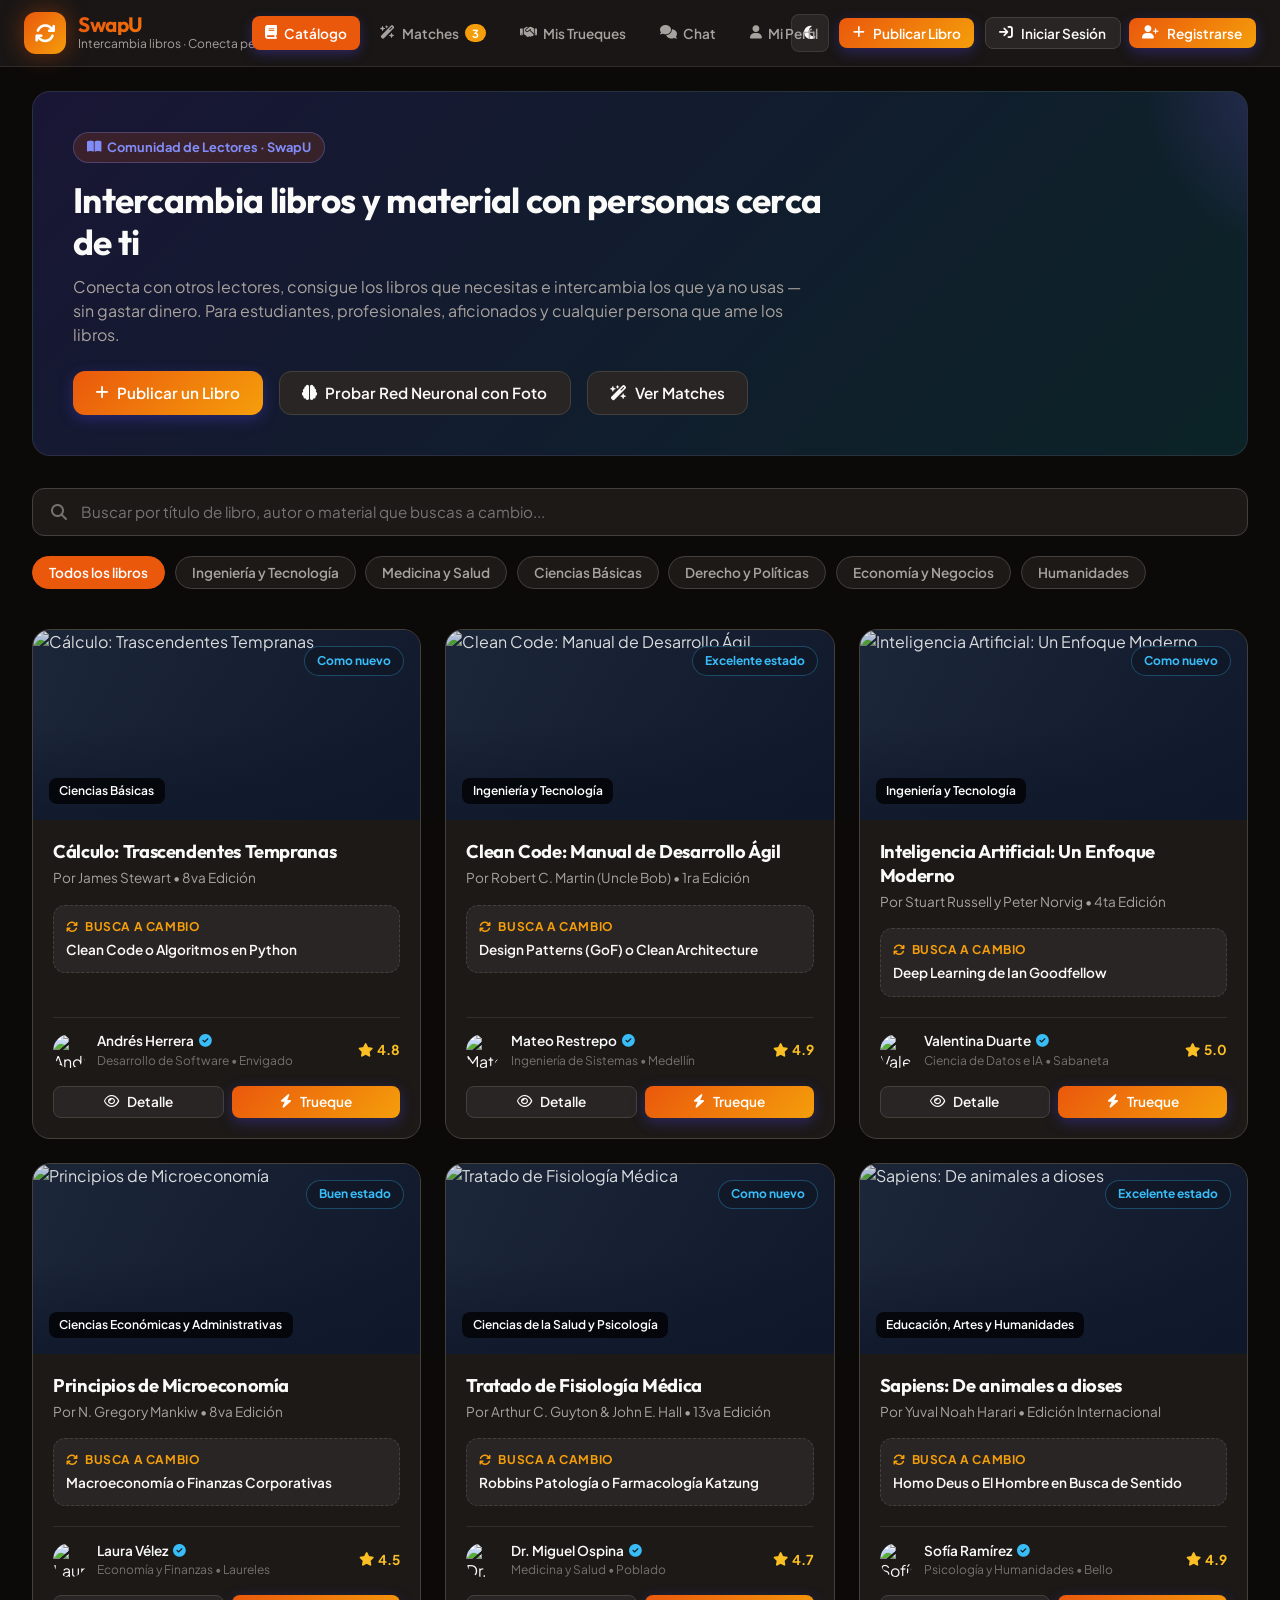
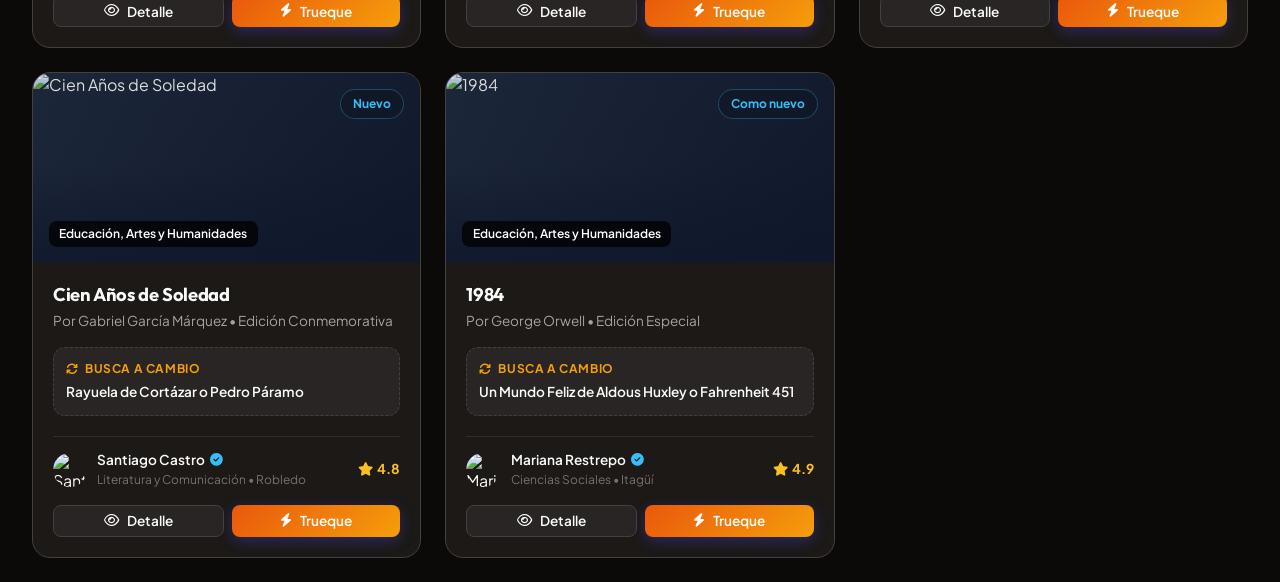
==== commit 06c56214: "Se integro la verificacion con red neuronal e IA permitiendo subir las fotos del libro y probar la c" ====
--- a/frontend/index.html
+++ b/frontend/index.html
@@ -117,8 +117,11 @@
                         <button class="btn btn-primary" onclick="app.openModal('publish-book-modal')">
                             <i class="fa-solid fa-plus"></i> Publicar un Libro
                         </button>
+                        <button class="btn btn-secondary" onclick="app.openVerificationDemo()">
+                            <i class="fa-solid fa-brain"></i> Probar Red Neuronal con Foto
+                        </button>
                         <button class="btn btn-secondary" onclick="app.navigateTo('matches')">
-                            <i class="fa-solid fa-wand-magic-sparkles"></i> Ver Matches Inteligentes
+                            <i class="fa-solid fa-wand-magic-sparkles"></i> Ver Matches
                         </button>
                     </div>
                 </div>
@@ -270,11 +273,11 @@
                         <span id="chat-typing-text" class="chat-typing-text">Compañero está escribiendo...</span>
                     </div>
 
-                    <!-- Sugerencias de respuestas rápidas de campus -->
+                    <!-- Sugerencias de respuestas rápidas -->
                     <div class="chat-quick-replies" id="chat-quick-replies-area">
-                        <button class="quick-reply-chip">¿Nos vemos en la Biblioteca San Benito?</button>
-                        <button class="quick-reply-chip">¿A qué hora te queda bien hoy en el campus?</button>
-                        <button class="quick-reply-chip">Ya estoy en la plazoleta central.</button>
+                        <button class="quick-reply-chip">¿Dónde nos encontramos para la entrega?</button>
+                        <button class="quick-reply-chip">¿A qué hora te queda bien hoy?</button>
+                        <button class="quick-reply-chip">Ya estoy en el punto de encuentro.</button>
                         <button class="quick-reply-chip">El libro está en excelente estado.</button>
                     </div>
 
@@ -301,14 +304,14 @@
                     <div class="profile-main-meta">
                         <h2 class="profile-name">
                             <span id="prof-name">Cargando...</span>
-                            <i class="fa-solid fa-circle-check verified-badge" title="Estudiante Verificado ✓"></i>
+                            <i class="fa-solid fa-circle-check verified-badge" title="Usuario Verificado ✓"></i>
                         </h2>
                         <p style="color: var(--text-secondary); margin-top: 0.2rem;">
                             <i class="fa-solid fa-briefcase" style="color: var(--primary); margin-right: 0.3rem;"></i>
                             <span id="prof-carrera">Profesión / Carrera</span> • <span id="prof-univ">Organización</span>
                         </p>
                         <p style="color: var(--text-muted); font-size: 0.85rem; margin-top: 0.2rem;">
-                            <i class="fa-regular fa-envelope" style="margin-right: 0.3rem;"></i> <span id="prof-email">email@universidad.edu</span>
+                            <i class="fa-regular fa-envelope" style="margin-right: 0.3rem;"></i> <span id="prof-email">usuario@ejemplo.com</span>
                             <span style="margin: 0 0.5rem;">•</span>
                             <i class="fa-brands fa-whatsapp" style="color: #25d366; margin-right: 0.3rem;"></i> <span id="prof-tel">+57 ...</span>
                         </p>
@@ -379,7 +382,7 @@
                 <div class="admin-header">
                     <div>
                         <h2>Administración y moderación</h2>
-                        <p style="color: var(--text-secondary);">Supervisión de usuarios universitarios, auditoría y salud del backend FastAPI.</p>
+                        <p style="color: var(--text-secondary);">Supervisión de usuarios, auditoría y salud del backend FastAPI.</p>
                     </div>
                     <div id="admin-backend-status">
                         <!-- Health badge -->
@@ -395,7 +398,7 @@
                         </div>
                         <div>
                             <div style="font-size: 1.6rem; font-weight: 800;">148</div>
-                            <div style="font-size: 0.8rem; color: var(--text-secondary);">Estudiantes Registrados</div>
+                            <div style="font-size: 0.8rem; color: var(--text-secondary);">Usuarios Registrados</div>
                         </div>
                     </div>
                     <div class="kpi-card">
@@ -428,13 +431,13 @@
                 </div>
 
                 <!-- Tabla de Gestión de Usuarios -->
-                <h3 style="margin-bottom: 1rem;">Directorio de Estudiantes y Roles</h3>
+                <h3 style="margin-bottom: 1rem;">Directorio de Usuarios y Roles</h3>
                 <div class="table-responsive">
                     <table class="admin-table">
                         <thead>
                             <tr>
                                 <th>ID</th>
-                                <th>Estudiante / Correo</th>
+                                <th>Usuario / Correo</th>
                                 <th>Carrera</th>
                                 <th>Rol Asignado</th>
                                 <th>Estado</th>
@@ -613,6 +616,19 @@
                 <button class="btn-icon" onclick="app.closeModal('publish-book-modal')"><i class="fa-solid fa-xmark"></i></button>
             </div>
             <div class="modal-body">
+                <!-- Banner de IA -->
+                <div style="background: linear-gradient(135deg, rgba(99, 102, 241, 0.12), rgba(234, 88, 12, 0.12)); border: 1px solid rgba(234, 88, 12, 0.35); border-radius: var(--radius-md); padding: 0.85rem 1rem; margin-bottom: 1.25rem; display: flex; align-items: center; gap: 0.85rem;">
+                    <div style="width: 42px; height: 42px; border-radius: 50%; background: var(--primary); display: flex; align-items: center; justify-content: center; flex-shrink: 0; color: white;">
+                        <i class="fa-solid fa-microchip" style="font-size: 1.25rem;"></i>
+                    </div>
+                    <div>
+                        <strong style="font-size: 0.92rem; color: var(--text-primary); display: block;">Verificación Antifraude con Red Neuronal (MobileNetV3 + OCR)</strong>
+                        <span style="font-size: 0.8rem; color: var(--text-secondary);">
+                            El libro requiere verificación fotográfica. Puedes adjuntar las fotos aquí mismo o al presionar continuar se generará tu código de seguridad único.
+                        </span>
+                    </div>
+                </div>
+
                 <form onsubmit="event.preventDefault(); app.submitNewBook();">
                     <div class="form-group">
                         <label class="form-label">Título del libro o material:</label>
@@ -662,8 +678,27 @@
                         <label class="form-label">Descripción adicional o notas:</label>
                         <textarea id="new-book-descripcion" class="form-control" rows="3" placeholder="Indica si tiene subrayados, forro o anotaciones útiles..."></textarea>
                     </div>
-                    <button type="submit" class="btn btn-primary" style="width: 100%;">
-                        <i class="fa-solid fa-cloud-arrow-up"></i> Publicar en el Catálogo
+
+                    <!-- Sección de Subida de Fotos para la Red Neuronal -->
+                    <div style="background: var(--bg-surface-elevated); border: 1px dashed var(--border-color); border-radius: var(--radius-md); padding: 1rem; margin-bottom: 1.25rem;">
+                        <h4 style="font-size: 0.9rem; margin-bottom: 0.75rem; display: flex; align-items: center; gap: 0.5rem; color: var(--text-primary);">
+                            <i class="fa-solid fa-camera" style="color: var(--primary);"></i> Montar fotos para análisis con IA (Opcional aquí o en el siguiente paso):
+                        </h4>
+                        <div class="form-group" style="margin-bottom: 0.75rem;">
+                            <label class="form-label" style="font-size: 0.82rem;"><i class="fa-solid fa-image"></i> Foto de Portada del libro:</label>
+                            <input type="file" id="new-book-cover-direct" class="form-control" accept="image/jpeg,image/png,image/webp">
+                        </div>
+                        <div class="form-group" style="margin-bottom: 0;">
+                            <label class="form-label" style="font-size: 0.82rem;"><i class="fa-solid fa-barcode"></i> Foto de Página Legal / ISBN:</label>
+                            <input type="file" id="new-book-isbn-direct" class="form-control" accept="image/jpeg,image/png,image/webp">
+                        </div>
+                        <span style="display: block; font-size: 0.76rem; color: var(--text-muted); margin-top: 0.5rem;">
+                            <i class="fa-solid fa-circle-info"></i> Puedes montarlas aquí directamente o hacerlo con el código de seguridad en el siguiente paso.
+                        </span>
+                    </div>
+
+                    <button type="submit" class="btn btn-primary" id="btn-submit-publish-book" style="width: 100%; display: flex; align-items: center; justify-content: center; gap: 0.6rem;">
+                        <i class="fa-solid fa-brain"></i> Publicar y Verificar con Red Neuronal
                     </button>
                 </form>
             </div>
@@ -773,7 +808,7 @@
                     <input type="hidden" id="trade-prop-user-id">
                     <input type="hidden" id="trade-prop-publicacion-destino-id">
                     <div class="form-group">
-                        <label class="form-label">Estudiante destinatario:</label>
+                        <label class="form-label">Destinatario:</label>
                         <input type="text" id="trade-prop-user-recibe" class="form-control" readonly style="opacity: 0.8;">
                     </div>
                     <div class="form-group">
@@ -804,7 +839,7 @@
             </div>
             <div class="modal-body">
                 <p style="color: var(--text-secondary); margin-bottom: 1.5rem; text-align: center;">
-                    Tu valoración fomenta la confianza y fortalece la reputación comunitaria entre estudiantes.
+                    Tu valoración fomenta la confianza y fortalece la reputación comunitaria en la plataforma.
                 </p>
                 <div style="display: flex; justify-content: center; gap: 0.75rem; font-size: 2.2rem; margin-bottom: 1.5rem; cursor: pointer;">
                     <i class="fa-solid fa-star star-select-btn" data-star-val="1"></i>
--- a/frontend/css/style.css
+++ b/frontend/css/style.css
@@ -1,16 +1,16 @@
 /* ==========================================================================
-   Plataforma de Trueque Estudiantil - Universidad de San Buenaventura Medellín
-   Identidad Visual Institucional Bonaventuriana (Naranja San Buenaventura & Carbón)
+   Plataforma de Trueque - SwapU
+   Identidad Visual y Sistema de Estilos
    ========================================================================== */
 
 :root {
-    /* Paleta Institucional Universidad de San Buenaventura Medellín */
-    --primary: #ea580c;           /* Naranja Oficial San Buenaventura */
-    --primary-hover: #c2410c;     /* Naranja Profundo Bonaventuriano */
+    /* Paleta Principal */
+    --primary: #ea580c;           /* Naranja Principal */
+    --primary-hover: #c2410c;     /* Naranja Oscuro */
     --primary-light: rgba(234, 88, 12, 0.16);
-    --secondary: #292524;         /* Carbón Franciscano */
+    --secondary: #292524;         /* Carbón */
     --secondary-hover: #1c1917;
-    --accent: #f59e0b;            /* Dorado / Ámbar Franciscano */
+    --accent: #f59e0b;            /* Dorado / Ámbar */
     --accent-light: rgba(245, 158, 11, 0.15);
     
     --success: #10b981;
@@ -21,7 +21,7 @@
     --danger-light: rgba(239, 68, 68, 0.12);
     --info: #0284c7;
 
-    /* Theme Tokens - Dark Mode Bonaventuriano (Default) */
+    /* Theme Tokens - Dark Mode (Default) */
     --bg-main: #0c0a09;
     --bg-surface: #1c1917;
     --bg-surface-elevated: #292524;
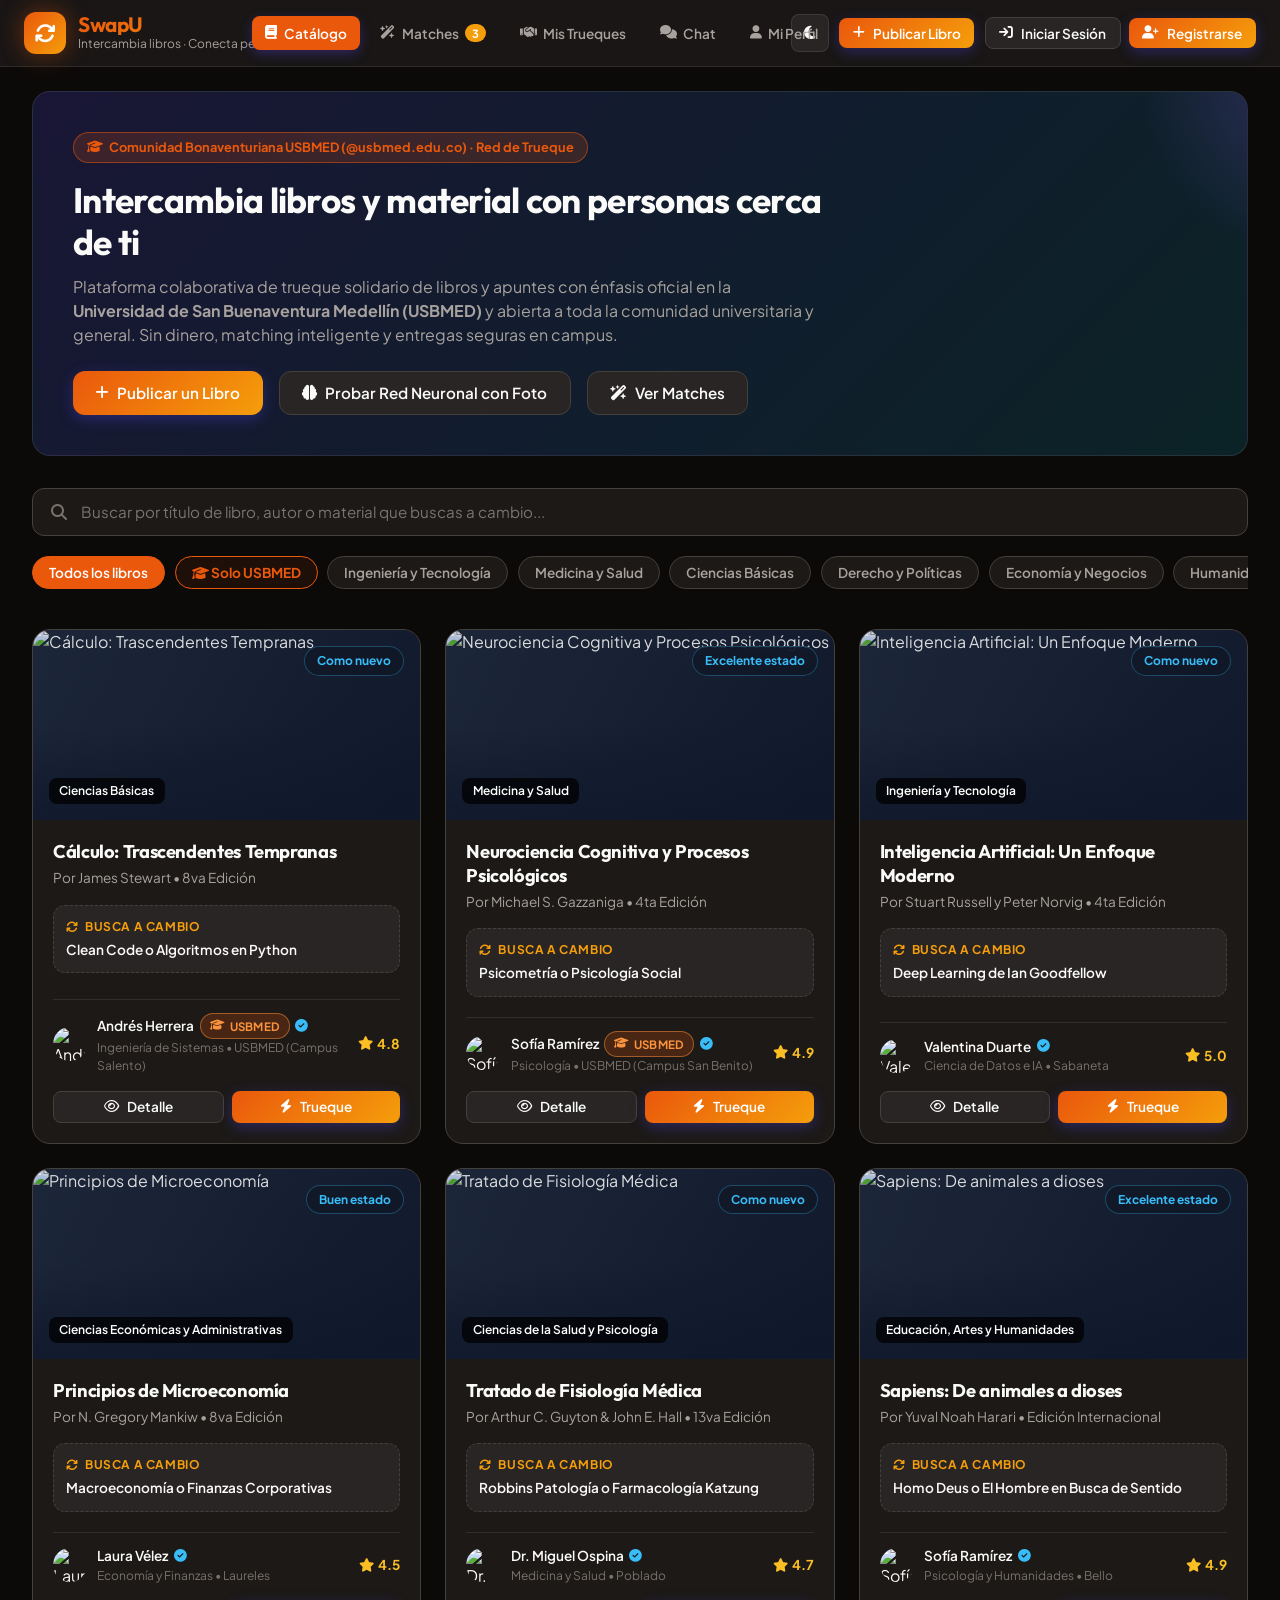
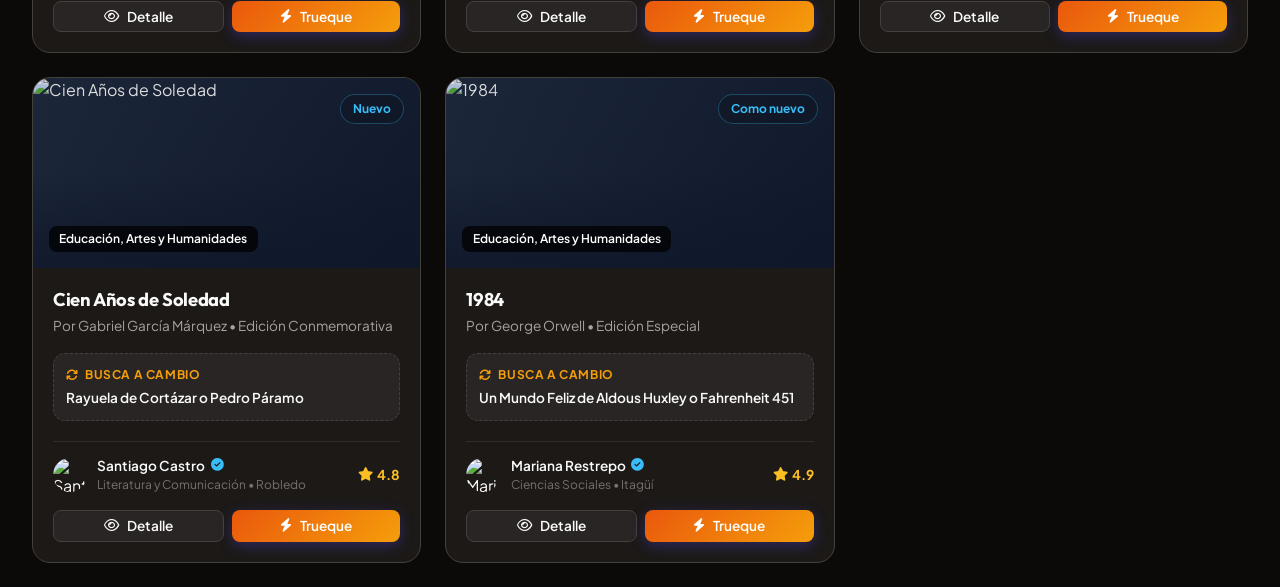
==== commit 1cd8e4e7: "Se agrego envio y confirmacion de codigo para correos institucionales, validacion de email verificad" ====
--- a/frontend/index.html
+++ b/frontend/index.html
@@ -108,11 +108,11 @@
             <!-- Hero Banner -->
             <div class="hero-banner">
                 <div class="hero-content">
-                    <div class="hero-badge">
-                        <i class="fa-solid fa-book-open"></i> Comunidad de Lectores · SwapU
+                    <div class="hero-badge" style="background: rgba(234, 88, 12, 0.18); border: 1px solid rgba(234, 88, 12, 0.5); color: #ea580c; font-weight: 700;">
+                        <i class="fa-solid fa-graduation-cap"></i> Comunidad Bonaventuriana USBMED (@usbmed.edu.co) · Red de Trueque
                     </div>
                     <h2 class="hero-title">Intercambia libros y material con personas cerca de ti</h2>
-                    <p class="hero-subtitle">Conecta con otros lectores, consigue los libros que necesitas e intercambia los que ya no usas — sin gastar dinero. Para estudiantes, profesionales, aficionados y cualquier persona que ame los libros.</p>
+                    <p class="hero-subtitle">Plataforma colaborativa de trueque solidario de libros y apuntes con énfasis oficial en la <strong>Universidad de San Buenaventura Medellín (USBMED)</strong> y abierta a toda la comunidad universitaria y general. Sin dinero, matching inteligente y entregas seguras en campus.</p>
                     <div class="hero-actions">
                         <button class="btn btn-primary" onclick="app.openModal('publish-book-modal')">
                             <i class="fa-solid fa-plus"></i> Publicar un Libro
@@ -137,6 +137,7 @@
 
                 <div class="category-pills">
                     <button class="category-pill active" data-category="all">Todos los libros</button>
+                    <button class="category-pill usbmed-pill" data-category="usbmed" id="pill-usbmed"><i class="fa-solid fa-graduation-cap"></i> Solo USBMED</button>
                     <button class="category-pill" data-category="1">Ingeniería y Tecnología</button>
                     <button class="category-pill" data-category="2">Medicina y Salud</button>
                     <button class="category-pill" data-category="3">Ciencias Básicas</button>
@@ -275,10 +276,11 @@
 
                     <!-- Sugerencias de respuestas rápidas -->
                     <div class="chat-quick-replies" id="chat-quick-replies-area">
-                        <button class="quick-reply-chip">¿Dónde nos encontramos para la entrega?</button>
+                        <button class="quick-reply-chip">¿Nos vemos en Campus Salento (USBMED)?</button>
+                        <button class="quick-reply-chip">¿Nos vemos en Campus San Benito (Centro)?</button>
+                        <button class="quick-reply-chip">En la Biblioteca Central USBMED</button>
                         <button class="quick-reply-chip">¿A qué hora te queda bien hoy?</button>
                         <button class="quick-reply-chip">Ya estoy en el punto de encuentro.</button>
-                        <button class="quick-reply-chip">El libro está en excelente estado.</button>
                     </div>
 
                     <!-- Caja de Envío -->
@@ -302,18 +304,26 @@
                 <div class="profile-header-content">
                     <img src="" id="prof-avatar-img" class="profile-avatar-large" alt="Avatar">
                     <div class="profile-main-meta">
-                        <h2 class="profile-name">
-                            <span id="prof-name">Cargando...</span>
-                            <i class="fa-solid fa-circle-check verified-badge" title="Usuario Verificado ✓"></i>
-                        </h2>
-                        <p style="color: var(--text-secondary); margin-top: 0.2rem;">
-                            <i class="fa-solid fa-briefcase" style="color: var(--primary); margin-right: 0.3rem;"></i>
-                            <span id="prof-carrera">Profesión / Carrera</span> • <span id="prof-univ">Organización</span>
+                        <div style="display: flex; align-items: center; gap: 0.6rem; flex-wrap: wrap;">
+                            <h2 class="profile-name" style="margin: 0;">
+                                <span id="prof-name">Cargando...</span>
+                            </h2>
+                            <span id="prof-badge-comunidad" class="badge" style="padding: 0.25rem 0.65rem; border-radius: 999px; font-size: 0.78rem; font-weight: 700;">
+                                <!-- Dinámico -->
+                            </span>
+                            <span id="prof-badge-perfil" class="badge" style="padding: 0.25rem 0.65rem; border-radius: 999px; font-size: 0.78rem; font-weight: 700;">
+                                <!-- Dinámico -->
+                            </span>
+                        </div>
+                        <p style="color: var(--text-secondary); margin-top: 0.35rem; font-size: 0.92rem;">
+                            <i class="fa-solid fa-graduation-cap" style="color: var(--primary); margin-right: 0.3rem;"></i>
+                            <span id="prof-carrera">Carrera no especificada</span> • <span id="prof-univ">Universidad no especificada</span>
+                            <span id="prof-semestre-wrap" style="display: none;"> • <strong id="prof-semestre" style="color: var(--text-primary);"></strong></span>
                         </p>
                         <p style="color: var(--text-muted); font-size: 0.85rem; margin-top: 0.2rem;">
                             <i class="fa-regular fa-envelope" style="margin-right: 0.3rem;"></i> <span id="prof-email">usuario@ejemplo.com</span>
                             <span style="margin: 0 0.5rem;">•</span>
-                            <i class="fa-brands fa-whatsapp" style="color: #25d366; margin-right: 0.3rem;"></i> <span id="prof-tel">+57 ...</span>
+                            <i class="fa-brands fa-whatsapp" style="color: #25d366; margin-right: 0.3rem;"></i> <span id="prof-tel">No registrado</span>
                         </p>
                     </div>
                     <div>
@@ -325,20 +335,52 @@
 
                 <div class="profile-stats-grid">
                     <div class="profile-stat-box">
-                        <div class="stat-value" id="prof-stat-trades">14</div>
+                        <div class="stat-value" id="prof-stat-trades">0</div>
                         <div class="stat-label">Trueques Completados</div>
                     </div>
                     <div class="profile-stat-box">
-                        <div class="stat-value" id="prof-stat-rating" style="color: #fbbf24;">4.9 ★</div>
+                        <div class="stat-value" id="prof-stat-rating" style="color: #fbbf24;">5.0 ★</div>
                         <div class="stat-label">Reputación Académica</div>
                     </div>
                     <div class="profile-stat-box">
-                        <div class="stat-value" style="color: var(--success);">100%</div>
-                        <div class="stat-label">Tasa de Confiabilidad</div>
+                        <div class="stat-value" id="prof-stat-comunidad" style="font-size: 1.15rem; font-weight: 700;">Verificado</div>
+                        <div class="stat-label">Estado de Comunidad</div>
                     </div>
                     <div class="profile-stat-box">
-                        <div class="stat-value" style="color: var(--secondary);">Verificado</div>
-                        <div class="stat-label">Estado de Comunidad</div>
+                        <div class="stat-value" id="prof-stat-perfil" style="font-size: 1.15rem; font-weight: 700;">Completo</div>
+                        <div class="stat-label">Completitud del Perfil</div>
+                    </div>
+                </div>
+
+                <!-- Tarjeta de Acción: Solicitud de Verificación con Carné si la cuenta es limitada -->
+                <div id="prof-carnet-card" style="display: none; margin: 1.5rem 1.5rem 0.5rem 1.5rem; padding: 1.25rem; background: linear-gradient(135deg, rgba(234, 88, 12, 0.08), rgba(99, 102, 241, 0.08)); border: 1px dashed rgba(234, 88, 12, 0.4); border-radius: var(--radius-md);">
+                    <div style="display: flex; gap: 1rem; align-items: flex-start; flex-wrap: wrap;">
+                        <div style="width: 44px; height: 44px; border-radius: 50%; background: var(--primary); color: white; display: flex; align-items: center; justify-content: center; font-size: 1.3rem; flex-shrink: 0;">
+                            <i class="fa-solid fa-id-card"></i>
+                        </div>
+                        <div style="flex: 1; min-width: 250px;">
+                            <h4 style="margin: 0 0 0.35rem 0; font-size: 1.05rem; color: var(--text-primary);">Distintivo de Estudiante Verificado</h4>
+                            <p style="margin: 0 0 0.85rem 0; font-size: 0.85rem; color: var(--text-secondary); line-height: 1.45;">
+                                ¿Perteneces a una universidad? Sube una foto de tu <strong>carné estudiantil vigente</strong> para obtener el distintivo de <strong>Estudiante Verificado</strong> y potenciar las coincidencias de matching con compañeros de tu carrera o institución.
+                            </p>
+                            <div id="prof-carnet-status" style="margin-bottom: 0.75rem; font-size: 0.85rem;"></div>
+                            <form id="form-upload-carnet" onsubmit="event.preventDefault(); app.submitUploadCarnet();" style="display: flex; gap: 0.75rem; align-items: center; flex-wrap: wrap;">
+                                <input type="file" id="carnet-file-input" accept="image/jpeg,image/png,image/webp" class="form-control" style="max-width: 300px; font-size: 0.85rem; padding: 0.4rem 0.6rem;" required>
+                                <button type="submit" class="btn btn-primary btn-sm" id="btn-upload-carnet">
+                                    <i class="fa-solid fa-cloud-arrow-up"></i> Enviar Carné a Revisión
+                                </button>
+                            </form>
+                            <!-- Validación por código de correo institucional -->
+                            <div style="margin-top: 1rem; padding-top: 0.85rem; border-top: 1px dashed rgba(99, 102, 241, 0.25);">
+                                <h5 style="margin: 0 0 0.25rem 0; font-size: 0.9rem; color: var(--text-primary);"><i class="fa-solid fa-envelope-circle-check" style="color: var(--primary); margin-right: 0.3rem;"></i>¿Tienes correo institucional?</h5>
+                                <p style="margin: 0 0 0.5rem 0; font-size: 0.8rem; color: var(--text-secondary);">Ingresa el código de 6 dígitos que enviamos a tu correo institucional al registrarte:</p>
+                                <form id="form-confirmar-codigo" onsubmit="event.preventDefault(); app.submitConfirmarCodigo();" style="display: flex; gap: 0.5rem; align-items: center; flex-wrap: wrap;">
+                                    <input type="text" id="confirm-code-input" maxlength="6" placeholder="123456" class="form-control" style="max-width: 130px; font-size: 0.9rem; text-align: center; letter-spacing: 2px; font-weight: bold;" required>
+                                    <button type="submit" class="btn btn-outline btn-sm" id="btn-confirm-code">Validar Código</button>
+                                    <button type="button" class="btn btn-link btn-sm" onclick="app.reenviarCodigo()" style="font-size: 0.8rem; text-decoration: underline; background: none; border: none; color: var(--primary); cursor: pointer;">Reenviar código</button>
+                                </form>
+                            </div>
+                        </div>
                     </div>
                 </div>
             </div>
@@ -455,7 +497,113 @@
                 <div id="admin-book-verification-queue" style="display:grid; gap:1rem;">
                     <p style="color:var(--text-muted);">Cargando evidencias...</p>
                 </div>
-            </div>
+
+                <!-- ==========================================================
+                     SECCIÓN: SISTEMA AUDITOR (REGLA DE LAS 5W)
+                     ========================================================== -->
+                <div style="margin-top: 2.5rem; border-top: 2px solid var(--border-color); padding-top: 1.5rem;">
+                    <div style="display: flex; justify-content: space-between; align-items: center; flex-wrap: wrap; gap: 1rem; margin-bottom: 1.25rem;">
+                        <div>
+                            <h3 style="margin: 0; display: flex; align-items: center; gap: 0.5rem;">
+                                <i class="fa-solid fa-shield-halved" style="color: var(--primary);"></i>
+                                Bitácora del Sistema Auditor (Regla de las 5W)
+                            </h3>
+                            <p style="margin: 0.25rem 0 0; color: var(--text-secondary); font-size: 0.85rem;">
+                                Trazabilidad integral de seguridad: <strong>Who</strong> (Quién), <strong>What</strong> (Qué), <strong>When</strong> (Cuándo), <strong>Where</strong> (Dónde), <strong>Why</strong> (Por qué).
+                            </p>
+                        </div>
+                        <div style="display: flex; gap: 0.5rem;">
+                            <button class="btn btn-secondary btn-sm" onclick="app.loadAuditLogs(true)">
+                                <i class="fa-solid fa-arrows-rotate"></i> Actualizar Bitácora
+                            </button>
+                        </div>
+                    </div>
+
+                    <!-- KPIs 5W de Auditoría -->
+                    <div class="admin-kpi-grid" style="margin-bottom: 1.5rem;">
+                        <div class="kpi-card">
+                            <div class="kpi-icon" style="background: rgba(59, 130, 246, 0.12); color: #3b82f6;">
+                                <i class="fa-solid fa-list-check"></i>
+                            </div>
+                            <div>
+                                <div id="audit-kpi-total" style="font-size: 1.4rem; font-weight: 800;">0</div>
+                                <div style="font-size: 0.75rem; color: var(--text-secondary);">Eventos Auditados</div>
+                            </div>
+                        </div>
+                        <div class="kpi-card">
+                            <div class="kpi-icon" style="background: rgba(16, 185, 129, 0.12); color: #10b981;">
+                                <i class="fa-solid fa-circle-check"></i>
+                            </div>
+                            <div>
+                                <div id="audit-kpi-exitosos" style="font-size: 1.4rem; font-weight: 800;">0</div>
+                                <div style="font-size: 0.75rem; color: var(--text-secondary);">Operaciones Exitosas</div>
+                            </div>
+                        </div>
+                        <div class="kpi-card">
+                            <div class="kpi-icon" style="background: rgba(239, 68, 68, 0.12); color: #ef4444;">
+                                <i class="fa-solid fa-triangle-exclamation"></i>
+                            </div>
+                            <div>
+                                <div id="audit-kpi-fallidos" style="font-size: 1.4rem; font-weight: 800;">0</div>
+                                <div style="font-size: 0.75rem; color: var(--text-secondary);">Eventos Fallidos (4xx/5xx)</div>
+                            </div>
+                        </div>
+                        <div class="kpi-card">
+                            <div class="kpi-icon" style="background: rgba(245, 158, 11, 0.12); color: #f59e0b;">
+                                <i class="fa-solid fa-lock"></i>
+                            </div>
+                            <div>
+                                <div id="audit-kpi-bloqueados" style="font-size: 1.4rem; font-weight: 800;">0</div>
+                                <div style="font-size: 0.75rem; color: var(--text-secondary);">Bloqueos (401/403)</div>
+                            </div>
+                        </div>
+                    </div>
+
+                    <!-- Barra de Filtros 5W -->
+                    <div style="display: flex; gap: 0.75rem; flex-wrap: wrap; margin-bottom: 1rem; align-items: center;">
+                        <input id="audit-filter-search" type="text" class="form-control" style="flex: 1; min-width: 220px;" placeholder="Buscar por Endpoint, IP, Usuario, Detalle..." onkeyup="if(event.key === 'Enter') app.filterAuditLogs()">
+                        <select id="audit-filter-action" class="form-control" style="width: auto; min-width: 180px;" onchange="app.filterAuditLogs()">
+                            <option value="">Todas las acciones (What)</option>
+                            <option value="INICIO_SESION">INICIO_SESION</option>
+                            <option value="REGISTRO_USUARIO">REGISTRO_USUARIO</option>
+                            <option value="PROPONER_TRUEQUE">PROPONER_TRUEQUE</option>
+                            <option value="CONFIRMAR_TRUEQUE">CONFIRMAR_TRUEQUE</option>
+                            <option value="COMPLETAR_TRUEQUE">COMPLETAR_TRUEQUE</option>
+                            <option value="ENVIAR_MENSAJE_CHAT">ENVIAR_MENSAJE_CHAT</option>
+                            <option value="CREAR_PUBLICACION">CREAR_PUBLICACION</option>
+                            <option value="SUBIR_EVIDENCIA_LIBRO">SUBIR_EVIDENCIA_LIBRO</option>
+                            <option value="MODERACION_LIBRO_IA">MODERACION_LIBRO_IA</option>
+                        </select>
+                        <select id="audit-filter-status" class="form-control" style="width: auto;" onchange="app.filterAuditLogs()">
+                            <option value="todos">Todos los estados</option>
+                            <option value="solo_errores">Solo errores (Why)</option>
+                        </select>
+                        <button class="btn btn-primary btn-sm" onclick="app.filterAuditLogs()">
+                            <i class="fa-solid fa-magnifying-glass"></i> Filtrar
+                        </button>
+                    </div>
+
+                    <!-- Tabla de Auditoría 5W -->
+                    <div class="table-responsive">
+                        <table class="admin-table">
+                            <thead>
+                                <tr>
+                                    <th>When (Cuándo)</th>
+                                    <th>Who (Quién / IP)</th>
+                                    <th>What (Acción / Recurso)</th>
+                                    <th>Where (Dónde)</th>
+                                    <th>Why (Resultado / HTTP)</th>
+                                    <th>Detalle 5W</th>
+                                </tr>
+                            </thead>
+                            <tbody id="admin-audit-table-body">
+                                <tr><td colspan="6" style="text-align: center; color: var(--text-muted);">Cargando registros de auditoría...</td></tr>
+                            </tbody>
+                        </table>
+                    </div>
+                </div>
+            </div>
+
         </section>
 
     </main>
@@ -577,22 +725,62 @@
                     <hr style="flex: 1; border: none; border-top: 1px solid var(--border-light);">
                 </div>
 
+                <!-- Aviso de Comunidad Institucional USBMED -->
+                <div class="usbmed-callout-box">
+                    <div style="display: flex; align-items: center; gap: 0.45rem; margin-bottom: 0.25rem;">
+                        <span class="badge-usbmed"><i class="fa-solid fa-graduation-cap"></i> USBMED Oficial</span>
+                        <strong style="color: var(--text-primary); font-size: 0.88rem;">Comunidad Bonaventuriana</strong>
+                    </div>
+                    Si eres estudiante, docente o egresado de la <strong>Universidad de San Buenaventura Medellín (@usbmed.edu.co)</strong>, ingresa tu correo institucional. Te enviaremos un código de 6 dígitos para validar tu cuenta al instante, otorgarte la insignia de <em>Estudiante USBMED Verificado</em> y darte prioridad en matches dentro de los campus Salento y San Benito.
+                </div>
+
                 <!-- Formulario de Registro -->
                 <form id="auth-form-register" onsubmit="event.preventDefault(); app.submitRegister();">
                     <div class="form-group">
-                        <label class="form-label">Nombre completo:</label>
+                        <label class="form-label">Nombre completo (*):</label>
                         <input type="text" id="reg-name" class="form-control" placeholder="Ej. Juan Pérez" required autocomplete="name">
                     </div>
                     <div class="form-group">
-                        <label class="form-label">Correo electrónico:</label>
-                        <input type="email" id="reg-email" class="form-control" placeholder="juan.perez@ejemplo.com" required autocomplete="email">
-                    </div>
-                    <div class="form-group">
-                        <label class="form-label">Contraseña:</label>
+                        <div style="display: flex; justify-content: space-between; align-items: center;">
+                            <label class="form-label">Correo electrónico (*):</label>
+                            <button type="button" onclick="app.quickFillUsbmedDomain()" style="font-size:0.73rem; padding: 0.15rem 0.5rem; color: var(--primary); border: 1px solid var(--primary); background: rgba(234,88,12,0.08); border-radius: var(--radius-sm); cursor: pointer; display: inline-flex; align-items: center; gap: 4px;">
+                                <i class="fa-solid fa-graduation-cap"></i> + @usbmed.edu.co
+                            </button>
+                        </div>
+                        <input type="email" id="reg-email" class="form-control" placeholder="juan.perez@usbmed.edu.co" required autocomplete="email" oninput="app.onRegisterEmailInput(this.value)">
+                    </div>
+                    <div class="form-group">
+                        <label class="form-label">Contraseña (*):</label>
                         <input type="password" id="reg-password" class="form-control" placeholder="Mínimo 6 caracteres" required autocomplete="new-password">
                     </div>
-                    <div class="form-group">
-                        <label class="form-label">Teléfono o WhatsApp de contacto (opcional):</label>
+                    <div style="display: grid; grid-template-columns: 1fr 1fr; gap: 0.75rem;">
+                        <div class="form-group">
+                            <label class="form-label">Carrera / Programa:</label>
+                            <input type="text" id="reg-carrera" class="form-control" placeholder="Ej. Ing. de Sistemas">
+                        </div>
+                        <div class="form-group">
+                            <label class="form-label">Semestre:</label>
+                            <select id="reg-semestre" class="form-control">
+                                <option value="">Seleccionar...</option>
+                                <option value="1">1° Semestre</option>
+                                <option value="2">2° Semestre</option>
+                                <option value="3">3° Semestre</option>
+                                <option value="4">4° Semestre</option>
+                                <option value="5">5° Semestre</option>
+                                <option value="6">6° Semestre</option>
+                                <option value="7">7° Semestre</option>
+                                <option value="8">8° Semestre</option>
+                                <option value="9">9° Semestre</option>
+                                <option value="10">10° Semestre o superior</option>
+                            </select>
+                        </div>
+                    </div>
+                    <div class="form-group">
+                        <label class="form-label">Universidad o Institución:</label>
+                        <input type="text" id="reg-univ" class="form-control" placeholder="Ej. Universidad de San Buenaventura Medellín (USBMED)">
+                    </div>
+                    <div class="form-group">
+                        <label class="form-label">Teléfono / WhatsApp de contacto:</label>
                         <input type="text" id="reg-tel" class="form-control" placeholder="+57 300 123 4567" autocomplete="tel">
                     </div>
                     <button type="submit" class="btn btn-primary" style="width: 100%;">
@@ -679,21 +867,17 @@
                         <textarea id="new-book-descripcion" class="form-control" rows="3" placeholder="Indica si tiene subrayados, forro o anotaciones útiles..."></textarea>
                     </div>
 
-                    <!-- Sección de Subida de Fotos para la Red Neuronal -->
+                    <!-- Sección de Subida de Foto para la Portada -->
                     <div style="background: var(--bg-surface-elevated); border: 1px dashed var(--border-color); border-radius: var(--radius-md); padding: 1rem; margin-bottom: 1.25rem;">
                         <h4 style="font-size: 0.9rem; margin-bottom: 0.75rem; display: flex; align-items: center; gap: 0.5rem; color: var(--text-primary);">
-                            <i class="fa-solid fa-camera" style="color: var(--primary);"></i> Montar fotos para análisis con IA (Opcional aquí o en el siguiente paso):
+                            <i class="fa-solid fa-camera" style="color: var(--primary);"></i> Foto de Portada (Opcional en este paso):
                         </h4>
-                        <div class="form-group" style="margin-bottom: 0.75rem;">
+                        <div class="form-group" style="margin-bottom: 0;">
                             <label class="form-label" style="font-size: 0.82rem;"><i class="fa-solid fa-image"></i> Foto de Portada del libro:</label>
                             <input type="file" id="new-book-cover-direct" class="form-control" accept="image/jpeg,image/png,image/webp">
                         </div>
-                        <div class="form-group" style="margin-bottom: 0;">
-                            <label class="form-label" style="font-size: 0.82rem;"><i class="fa-solid fa-barcode"></i> Foto de Página Legal / ISBN:</label>
-                            <input type="file" id="new-book-isbn-direct" class="form-control" accept="image/jpeg,image/png,image/webp">
-                        </div>
                         <span style="display: block; font-size: 0.76rem; color: var(--text-muted); margin-top: 0.5rem;">
-                            <i class="fa-solid fa-circle-info"></i> Puedes montarlas aquí directamente o hacerlo con el código de seguridad en el siguiente paso.
+                            <i class="fa-solid fa-circle-info"></i> La foto de la página legal / ISBN con el código te la pediremos en el siguiente paso para la Red Neuronal.
                         </span>
                     </div>
 
@@ -869,31 +1053,66 @@
             <div class="modal-body">
                 <form onsubmit="event.preventDefault(); app.submitEditProfile();">
                     <div class="form-group">
-                        <label class="form-label">Nombre completo:</label>
-                        <input type="text" id="edit-prof-name" class="form-control" required>
-                    </div>
-                    <div class="form-group">
-                        <label class="form-label">Ocupación o Profesión (opcional):</label>
-                        <input type="text" id="edit-prof-carrera" class="form-control" placeholder="Ej. Diseñador, Ingeniero, Estudiante...">
-                    </div>
-                    <div class="form-group">
-                        <label class="form-label">Ciudad o Ubicación (opcional):</label>
-                        <input type="text" id="edit-prof-univ" class="form-control" placeholder="Ej. Medellín, Envigado, Bello...">
-                    </div>
-                    <div class="form-group">
-                        <label class="form-label">Teléfono / WhatsApp de contacto:</label>
-                        <input type="text" id="edit-prof-tel" class="form-control">
+                        <label class="form-label">Nombre completo (*):</label>
+                        <input type="text" id="edit-prof-name" class="form-control" placeholder="Ej. Juan Pérez" required>
+                    </div>
+                    <div style="display: grid; grid-template-columns: 1fr 1fr; gap: 0.75rem;">
+                        <div class="form-group">
+                            <label class="form-label">Carrera / Programa (*):</label>
+                            <input type="text" id="edit-prof-carrera" class="form-control" placeholder="Ej. Ingeniería de Sistemas" required>
+                        </div>
+                        <div class="form-group">
+                            <label class="form-label">Semestre actual:</label>
+                            <select id="edit-prof-semestre" class="form-control">
+                                <option value="">No especificado</option>
+                                <option value="1">1° Semestre</option>
+                                <option value="2">2° Semestre</option>
+                                <option value="3">3° Semestre</option>
+                                <option value="4">4° Semestre</option>
+                                <option value="5">5° Semestre</option>
+                                <option value="6">6° Semestre</option>
+                                <option value="7">7° Semestre</option>
+                                <option value="8">8° Semestre</option>
+                                <option value="9">9° Semestre</option>
+                                <option value="10">10° Semestre o superior</option>
+                            </select>
+                        </div>
+                    </div>
+                    <div class="form-group">
+                        <label class="form-label">Universidad o Institución (*):</label>
+                        <input type="text" id="edit-prof-univ" class="form-control" placeholder="Ej. Universidad Nacional de Colombia" required>
+                    </div>
+                    <div class="form-group">
+                        <label class="form-label">Teléfono / WhatsApp de contacto (*):</label>
+                        <input type="text" id="edit-prof-tel" class="form-control" placeholder="+57 300 123 4567" required>
+                        <small style="color: var(--text-muted); font-size: 0.78rem;">Requerido para coordinar puntos de entrega de trueques.</small>
                     </div>
                     <button type="submit" class="btn btn-primary" style="width: 100%;">
-                        <i class="fa-solid fa-floppy-disk"></i> Guardar Cambios
+                        <i class="fa-solid fa-floppy-disk"></i> Guardar Cambios del Perfil
                     </button>
                 </form>
             </div>
         </div>
     </div>
+    <!-- Modal 7: Detalle de Registro de Auditoría (5W) -->
+    <div class="modal-backdrop" id="audit-detail-modal">
+        <div class="modal-box" style="max-width: 650px;">
+            <div class="modal-header">
+                <div style="display: flex; align-items: center; gap: 0.6rem;">
+                    <i class="fa-solid fa-clipboard-check" style="color: var(--primary); font-size: 1.25rem;"></i>
+                    <h3 style="margin: 0; font-size: 1.2rem; font-weight: 700;">Desglose de Auditoría — Regla 5W</h3>
+                </div>
+                <button class="btn-icon" onclick="app.closeModal('audit-detail-modal')"><i class="fa-solid fa-xmark"></i></button>
+            </div>
+            <div class="modal-body" id="audit-modal-body">
+                <!-- Se inyecta dinámicamente -->
+            </div>
+        </div>
+    </div>
 
     <!-- Toast Notifications Container -->
     <div class="toast-container" id="toast-container"></div>
+
 
     <!-- Scripts -->
     <script src="js/mockData.js?v=2.4"></script>
--- a/frontend/css/style.css
+++ b/frontend/css/style.css
@@ -1828,3 +1828,52 @@
     50% { opacity: 0.5; transform: scale(1.2); }
 }
 
+/* ==========================================================================
+   Identidad y Énfasis Comunidad USBMED (@usbmed.edu.co)
+   ========================================================================== */
+.badge-usbmed {
+    display: inline-flex;
+    align-items: center;
+    gap: 0.35rem;
+    padding: 0.2rem 0.55rem;
+    border-radius: var(--radius-full);
+    font-size: 0.72rem;
+    font-weight: 700;
+    background: rgba(234, 88, 12, 0.16);
+    color: #ea580c;
+    border: 1px solid rgba(234, 88, 12, 0.45);
+    letter-spacing: 0.02em;
+    vertical-align: middle;
+}
+
+[data-theme="dark"] .badge-usbmed {
+    background: rgba(234, 88, 12, 0.22);
+    color: #fb923c;
+    border-color: rgba(251, 146, 60, 0.5);
+}
+
+.category-pill.usbmed-pill {
+    border-color: var(--primary);
+    color: var(--primary);
+    font-weight: 700;
+    background: rgba(234, 88, 12, 0.08);
+}
+
+.category-pill.usbmed-pill:hover,
+.category-pill.usbmed-pill.active {
+    background: var(--primary);
+    color: white;
+    border-color: var(--primary);
+}
+
+.usbmed-callout-box {
+    background: linear-gradient(135deg, rgba(234, 88, 12, 0.12), rgba(245, 158, 11, 0.08));
+    border: 1px solid rgba(234, 88, 12, 0.35);
+    border-radius: var(--radius-md);
+    padding: 0.9rem 1rem;
+    margin-bottom: 1.25rem;
+    font-size: 0.84rem;
+    line-height: 1.45;
+    color: var(--text-secondary);
+}
+
